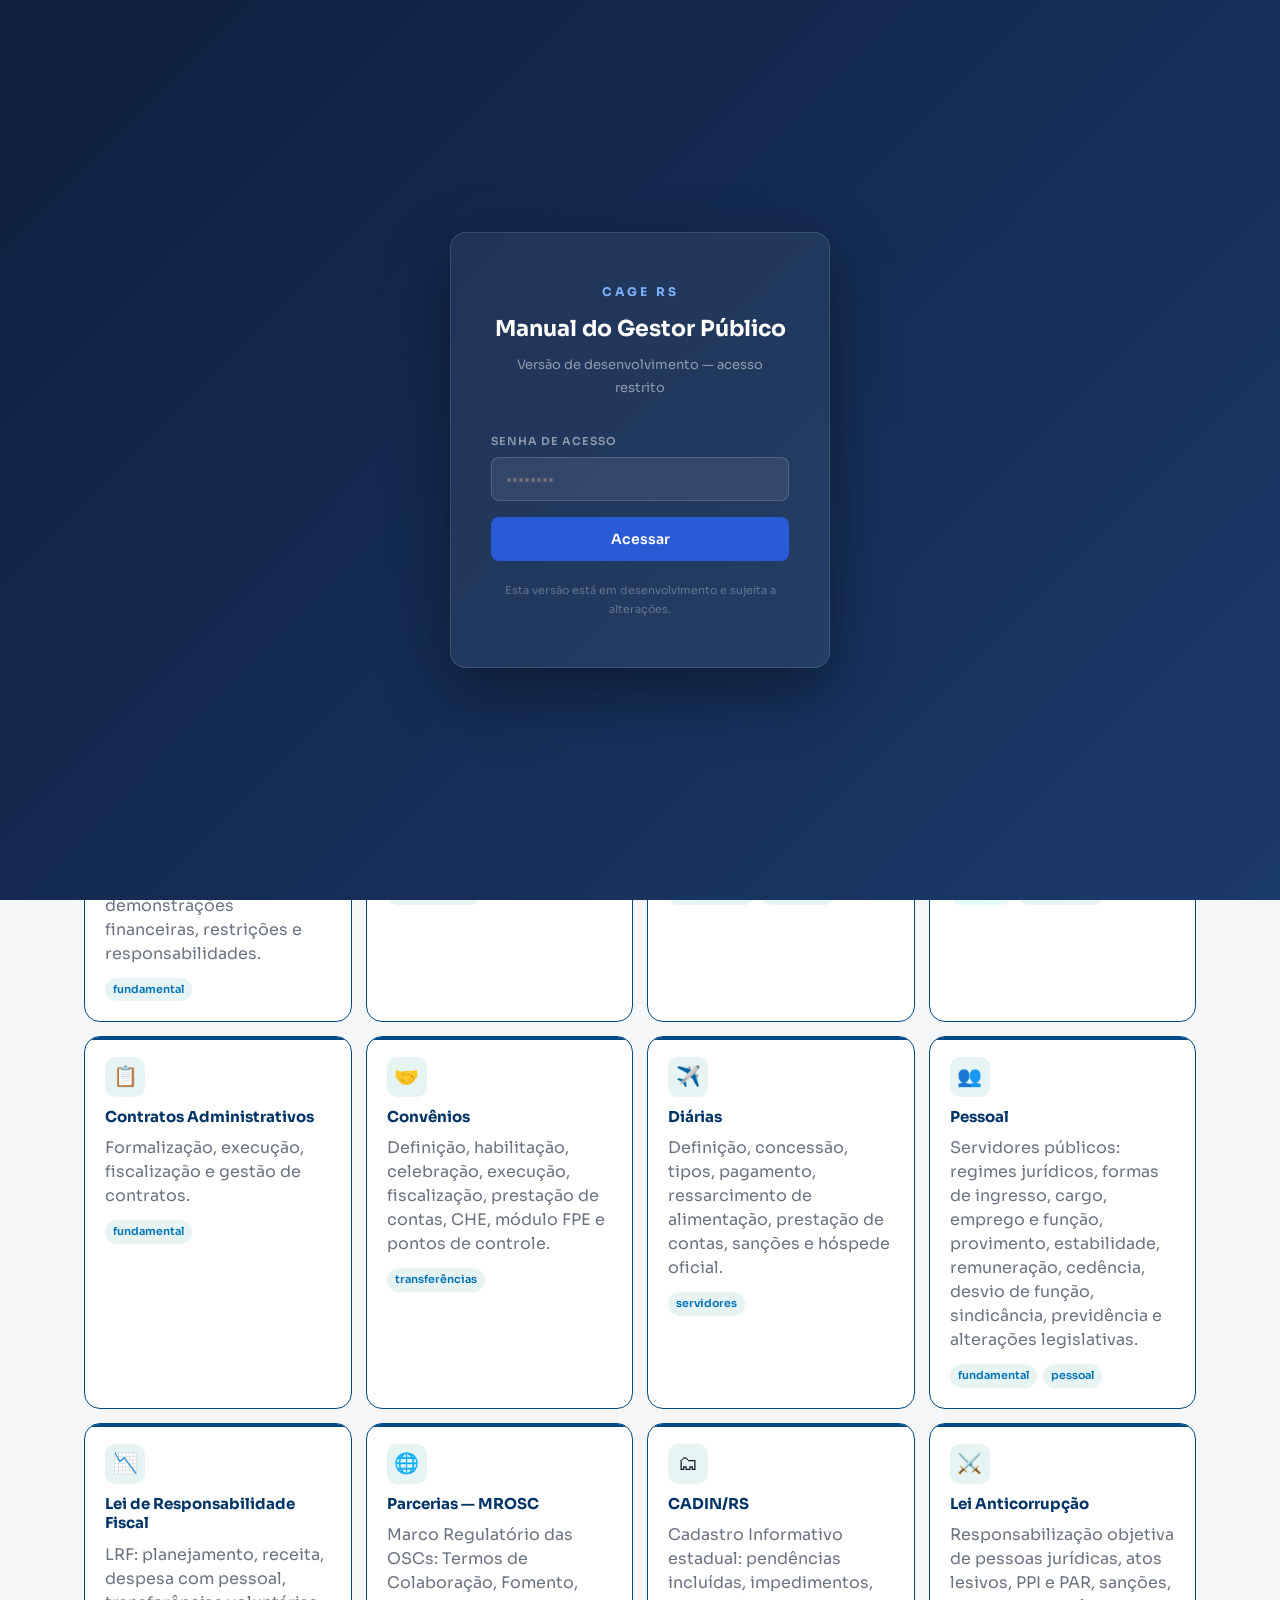
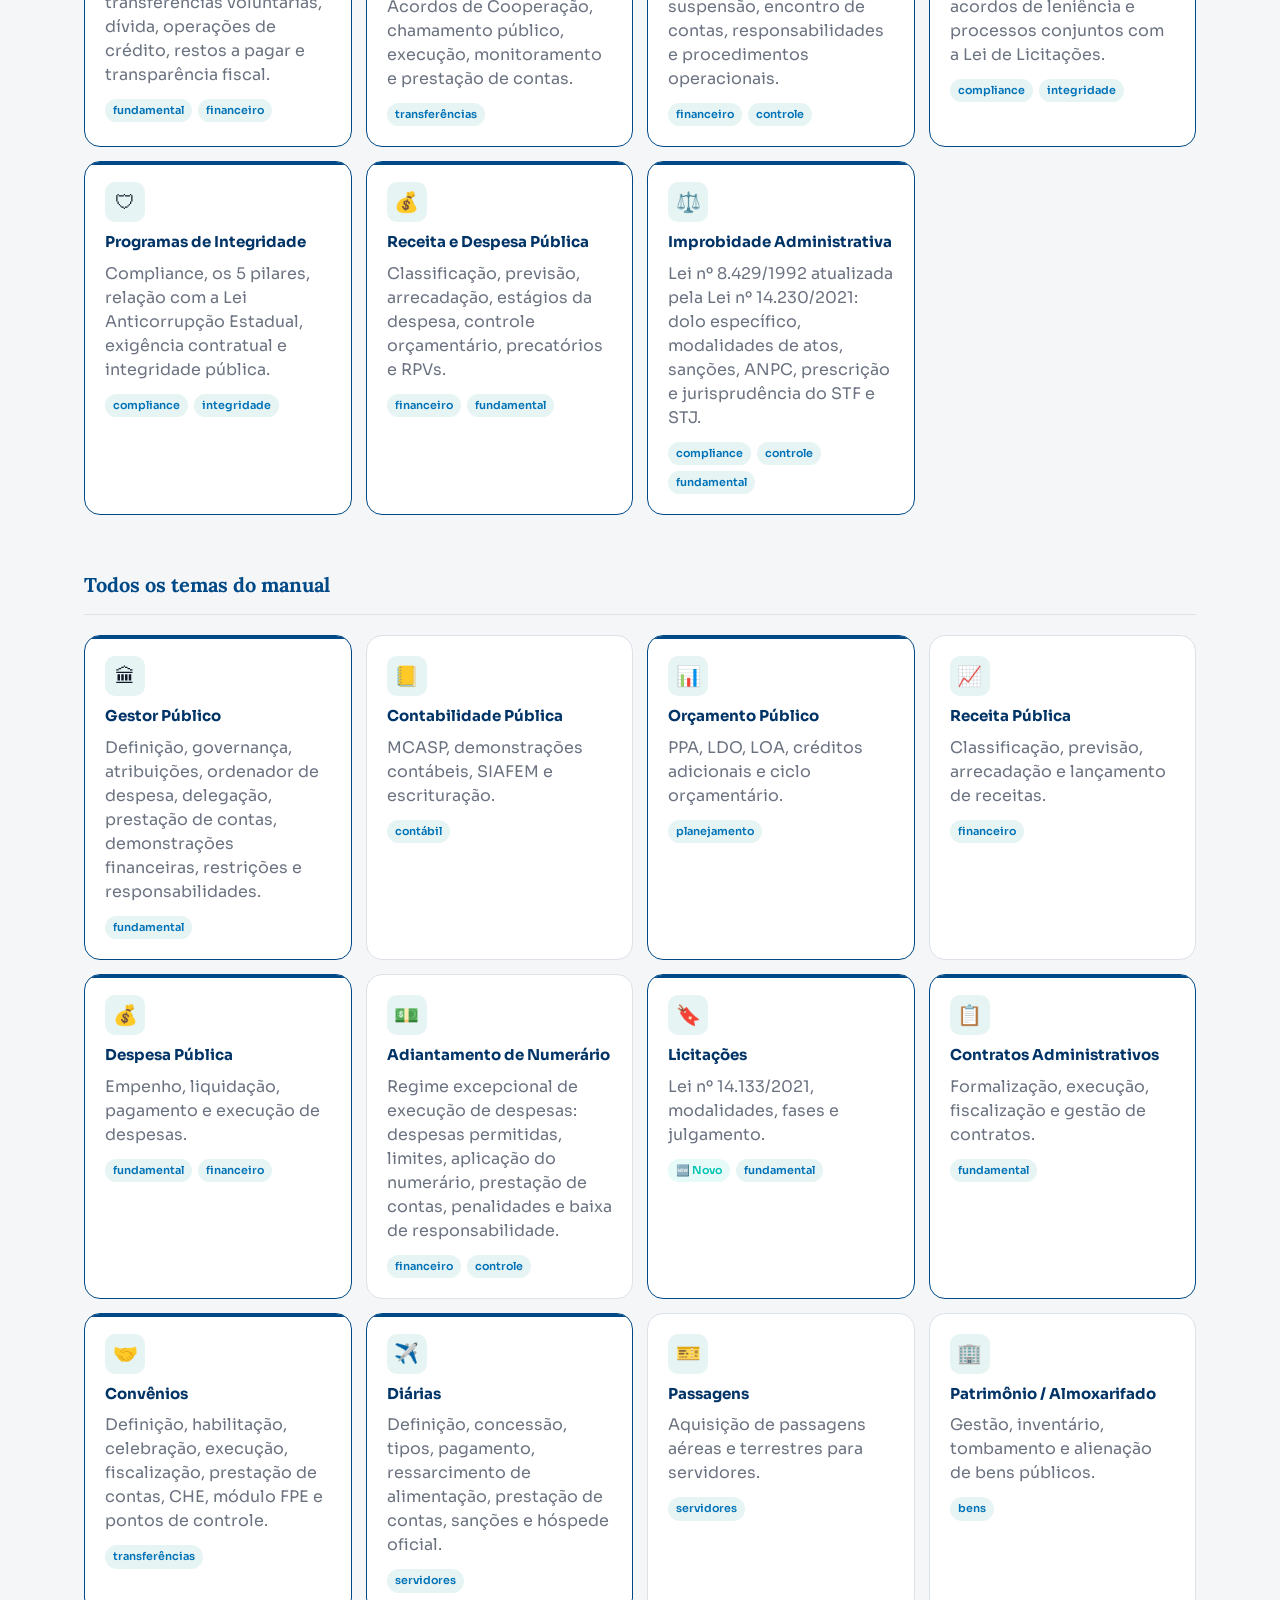
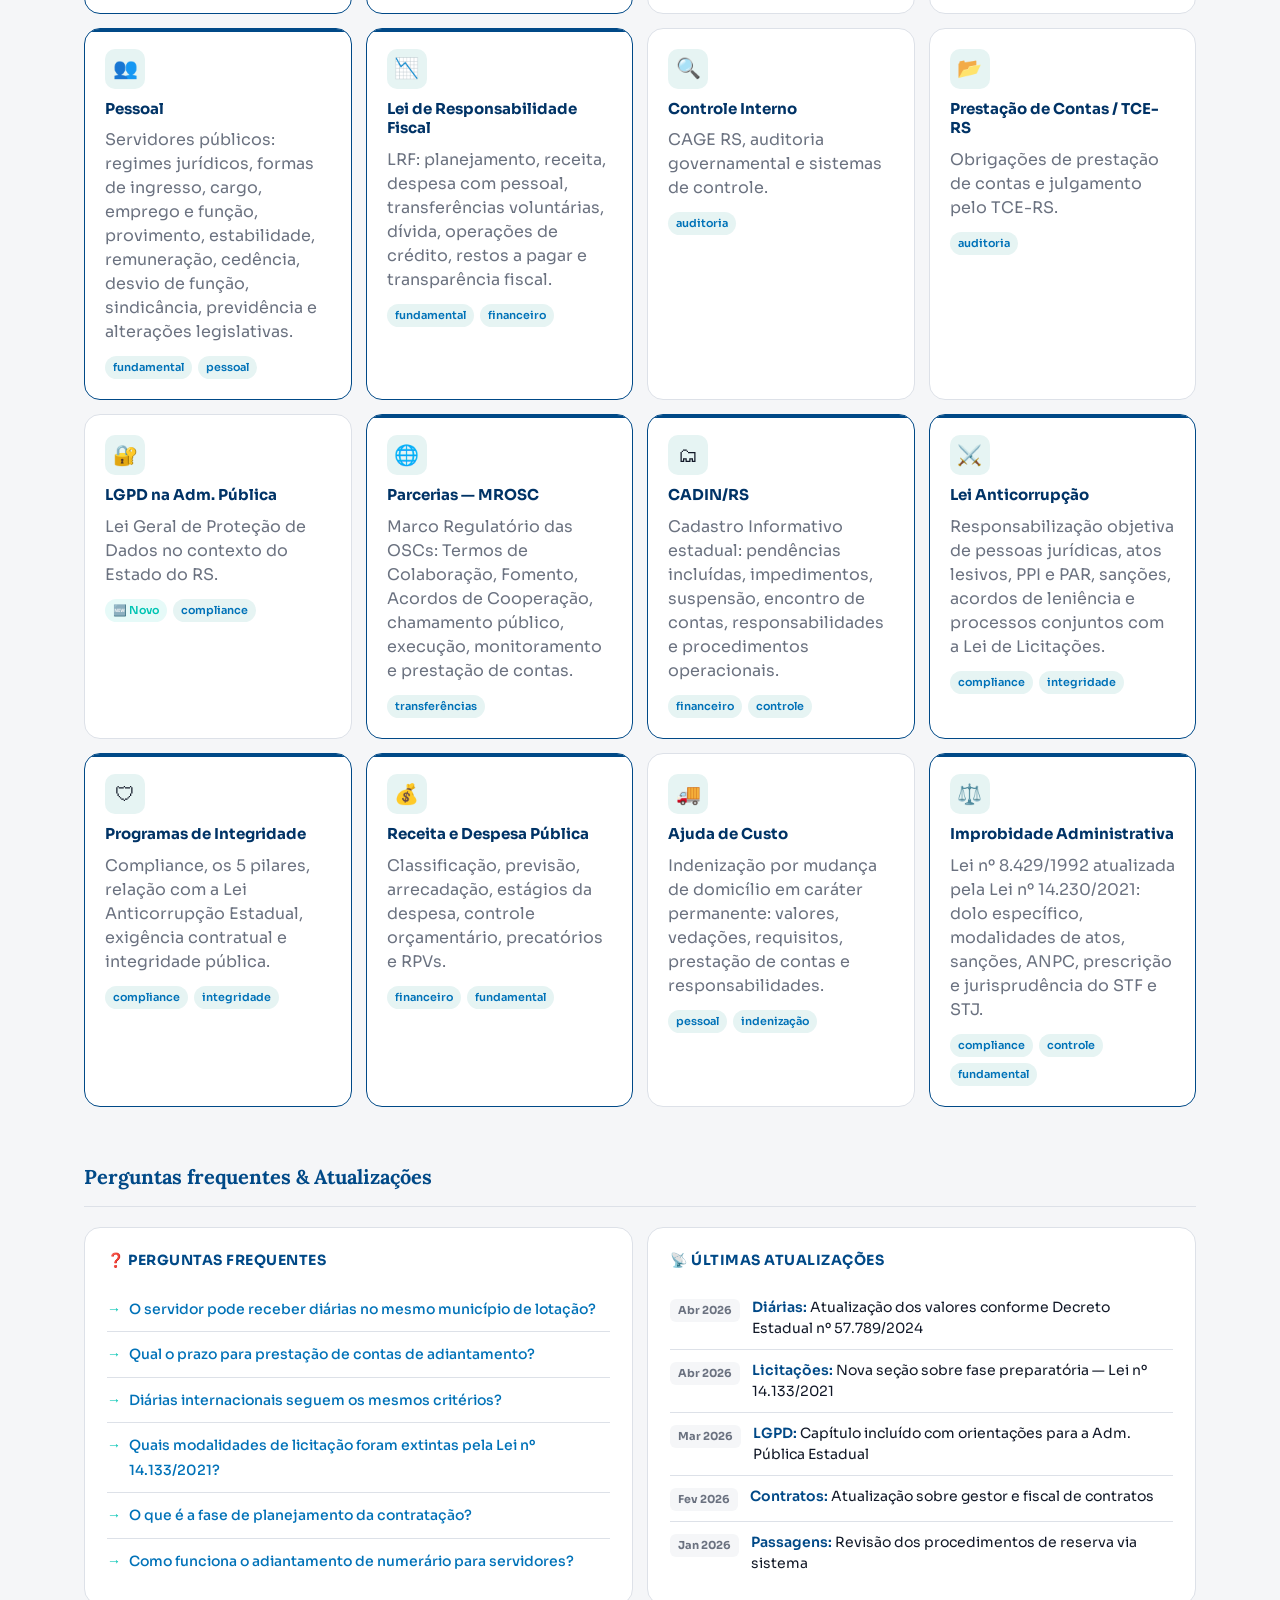
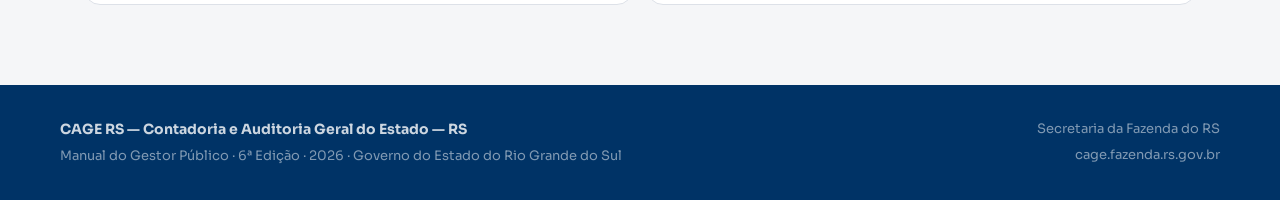
==== index.html @ 96b8d236 "Add files via upload" ====
<!DOCTYPE html>
<html lang="pt-BR">
<head>
  <meta charset="UTF-8">
  <meta name="viewport" content="width=device-width, initial-scale=1.0">
  <title>Manual do Gestor Público — CAGE RS</title>

  <!-- Fontes do Google: Sora (corpo) e Lora (títulos) -->
  <link rel="preconnect" href="https://fonts.googleapis.com">
  <link href="https://fonts.googleapis.com/css2?family=Sora:wght@300;400;500;600;700&family=Lora:wght@400;600;700&display=swap" rel="stylesheet">

  <!-- Estilos principais do site -->
  <link rel="stylesheet" href="style.css">

  <!--
    Estilos da tela de acesso restrito (fase de desenvolvimento)
    REMOVER este bloco quando o site for publicado para o público geral
  -->
  <style>
    #acesso-screen {
      position: fixed; inset: 0; z-index: 9999;
      background: linear-gradient(135deg, #0f1f3d 0%, #1a3a6b 100%);
      display: flex; align-items: center; justify-content: center;
      font-family: 'Sora', sans-serif;
    }
    .acesso-box {
      background: rgba(255,255,255,.06); border: 1px solid rgba(255,255,255,.12);
      border-radius: 16px; padding: 48px 40px; width: 380px;
      box-shadow: 0 24px 64px rgba(0,0,0,.4); text-align: center;
    }
    .acesso-logo { font-size: 12px; font-weight: 700; color: #7eb3ff; letter-spacing: 3px; margin-bottom: 8px; }
    .acesso-titulo { font-size: 22px; font-weight: 700; color: #fff; margin-bottom: 6px; }
    .acesso-sub { font-size: 13px; color: rgba(255,255,255,.5); margin-bottom: 32px; }
    .acesso-label { font-size: 11px; font-weight: 600; color: rgba(255,255,255,.5); text-transform: uppercase; letter-spacing: 1px; text-align: left; margin-bottom: 6px; }
    .acesso-input {
      width: 100%; padding: 12px 14px; background: rgba(255,255,255,.08);
      border: 1px solid rgba(255,255,255,.15); border-radius: 8px;
      color: #fff; font-family: 'Sora', sans-serif; font-size: 14px;
      margin-bottom: 16px; box-sizing: border-box; transition: border-color .2s;
    }
    .acesso-input:focus { outline: none; border-color: #7eb3ff; }
    .acesso-btn {
      width: 100%; padding: 13px; background: #2a5bd7; border: none;
      border-radius: 8px; color: #fff; font-family: 'Sora', sans-serif;
      font-size: 14px; font-weight: 600; cursor: pointer; transition: opacity .2s;
    }
    .acesso-btn:hover { opacity: .85; }
    .acesso-err { color: #ff7eb3; font-size: 12px; margin-top: 10px; display: none; }
    .acesso-aviso { font-size: 11px; color: rgba(255,255,255,.3); margin-top: 20px; }
  </style>
</head>
<body>

<!-- ================================================================
  TELA DE ACESSO RESTRITO (fase de desenvolvimento)
  Exige senha antes de mostrar o site.
  REMOVER este bloco inteiro quando publicar para o público geral.
  Senha atual: definida na constante SENHA abaixo.
  ================================================================ -->
<div id="acesso-screen">
  <div class="acesso-box">
    <div class="acesso-logo">CAGE RS</div>
    <div class="acesso-titulo">Manual do Gestor Público</div>
    <div class="acesso-sub">Versão de desenvolvimento — acesso restrito</div>
    <div class="acesso-label">Senha de acesso</div>
    <input class="acesso-input" type="password" id="acesso-senha" placeholder="••••••••" aria-label="Senha de acesso">
    <button class="acesso-btn" onclick="verificarAcesso()">Acessar</button>
    <div class="acesso-err" id="acesso-err">Senha incorreta. Tente novamente.</div>
    <div class="acesso-aviso">Esta versão está em desenvolvimento e sujeita a alterações.</div>
  </div>
</div>

<script>
(function() {
  const SENHA = 'novomgpcage2026'; /* Alterar aqui para mudar a senha de acesso */
  const CHAVE = 'mgp-acesso-v1';  /* Chave usada no sessionStorage do navegador */

  function verificarAcesso() {
    const input = document.getElementById('acesso-senha').value;
    if (input === SENHA) {
      sessionStorage.setItem(CHAVE, '1');
      document.getElementById('acesso-screen').style.display = 'none';
    } else {
      document.getElementById('acesso-err').style.display = 'block';
      document.getElementById('acesso-senha').value = '';
      document.getElementById('acesso-senha').focus();
    }
  }

  window.verificarAcesso = verificarAcesso;

  /* Permitir Enter para submeter */
  document.addEventListener('keydown', function(e) {
    if (e.key === 'Enter' && document.getElementById('acesso-screen').style.display !== 'none') {
      verificarAcesso();
    }
  });

  /* Se já autenticou nesta sessão do navegador, pula a tela */
  if (sessionStorage.getItem(CHAVE)) {
    document.getElementById('acesso-screen').style.display = 'none';
  }
})();
</script>


<!-- ================================================================
  BARRA DE ACESSIBILIDADE
  Fixada no topo, acima do header.
  Botões A− / A / A+ ajustam o tamanho da fonte (via app.js → ajustarFonte).
  "Alto contraste" adiciona a classe .hi-c ao body (via app.js → alternarAltoContraste).
  ================================================================ -->
<div id="barra-acess">
  <span id="label-ac">Acessibilidade</span>
  <button class="btn-ac" onclick="setF(-1)">A−</button>
  <button class="btn-ac" onclick="setF(0)">A</button>
  <button class="btn-ac" onclick="setF(1)">A+</button>
  <button class="btn-ac" id="btn-hc" onclick="toggleHC()">Alto contraste</button>
</div>


<!-- ================================================================
  CABEÇALHO PRINCIPAL
  Sticky (fica fixo ao rolar).
  Logo + sigla preenchidos pelo app.js (inicializarInterface).
  Campo de busca chama buscar() ao digitar ou pressionar Enter.
  Menu de navegação (#h-nav) montado dinamicamente pelo app.js.
  ================================================================ -->
<header>
  <div class="h-marca">
    <!-- Botão de menu para dispositivos móveis (escondido em telas grandes) -->
    <button id="btn-mob" onclick="goHome()">☰</button>
    <!-- Sigla e nome preenchidos pelo app.js -->
    <div class="h-sigla" id="h-sigla"></div>
    <div class="h-sep"></div>
    <div class="h-nome">
      <strong id="h-titulo"></strong>
      <span id="h-sub"></span>
    </div>
  </div>
  <!-- Campo de busca global -->
  <div class="h-busca">
    <svg width="16" height="16" fill="none" stroke="currentColor" stroke-width="2" viewBox="0 0 24 24">
      <circle cx="11" cy="11" r="8"/><path d="m21 21-4.35-4.35"/>
    </svg>
    <input type="text" id="h-inp"
      placeholder="Buscar no manual…"
      aria-label="Buscar no manual"
      oninput="buscar(this.value)"
      onkeydown="if(event.key==='Enter') buscar(this.value)">
  </div>
  <!-- Links de navegação — montados pelo app.js (inicializarInterface) -->
  <nav class="h-nav" id="h-nav"></nav>
</header>


<!-- ================================================================
  PÁGINA: HOME  (#pg-home)
  Página inicial com hero, cards de temas, FAQ e atualizações.
  Conteúdo dinâmico preenchido pelo app.js (inicializarInterface).
  ================================================================ -->
<div id="pg-home" class="page on">

  <!-- Hero — seção de destaque com busca principal -->
  <section class="hero">
    <div class="hero-inner">
      <div class="hero-badge">⭐ <span id="hero-edicao"></span></div>
      <h1 id="hero-titulo">Manual do Gestor Público</h1>
      <p id="hero-sub"></p>
      <div class="hero-busca">
        <input type="text" id="hero-inp"
          placeholder="Ex: diárias, licitação, adiantamento…"
          aria-label="Buscar temas do manual"
          onkeydown="if(event.key==='Enter') buscar(this.value)">
        <button onclick="buscar(document.getElementById('hero-inp').value)">Buscar</button>
      </div>
      <!-- Estatísticas (nº de temas, última atualização) — preenchidas pelo app.js -->
      <div class="hero-stats" id="hero-stats"></div>
    </div>
  </section>

  <!-- Conteúdo da home -->
  <div class="hw">

    <!-- Grade de temas em destaque (marcados como destaque no conteudo.json) -->
    <div class="sec-head">
      <h2>Temas mais acessados</h2>
      <a href="#" onclick="document.getElementById('ancora-temas').scrollIntoView({behavior:'smooth'})">Ver todos →</a>
    </div>
    <div class="tgrid" id="grid-dest"></div>

    <!-- Grade com todos os temas -->
    <div class="sec-head" id="ancora-temas">
      <h2>Todos os temas do manual</h2>
    </div>
    <div class="tgrid" id="grid-todos"></div>

    <!-- FAQ e atualizações lado a lado -->
    <div class="sec-head">
      <h2>Perguntas frequentes &amp; Atualizações</h2>
    </div>
    <div class="dgrid">
      <div class="dbox">
        <h3>❓ Perguntas frequentes</h3>
        <!-- Lista preenchida pelo app.js (montarFaqHome) -->
        <ul class="fq-home" id="faq-home"></ul>
      </div>
      <div class="dbox">
        <h3>📡 Últimas atualizações</h3>
        <!-- Lista preenchida pelo app.js (montarAtualizacoesHome) -->
        <div class="atu-l" id="atu-home"></div>
      </div>
    </div>

  </div>
</div>


<!-- ================================================================
  PÁGINA: RESULTADOS DE BUSCA  (#pg-busca)
  Exibida quando o usuário pesquisa algo.
  Conteúdo preenchido pelo app.js (buscar).
  ================================================================ -->
<div id="pg-busca" class="page">
  <div id="pg-busca-wrap">
    <div class="bc">
      <a href="#pg-home" onclick="goHome()">Início</a>
      <span>›</span>
      <span>Busca</span>
    </div>
    <h2 style="font-family:var(--f-titulo);color:var(--azul);font-size:22px;margin-bottom:6px;">
      Resultados da busca
    </h2>
    <!-- Texto "X resultado(s) para Y" — preenchido pelo app.js -->
    <p id="busca-info" style="color:var(--cinza-suav);font-size:14px;margin-bottom:20px;"></p>
    <!-- Cards de resultado — preenchidos pelo app.js -->
    <div id="busca-lista"></div>
  </div>
</div>


<!-- ================================================================
  PÁGINA: TEMA INTERNO  (#pg-interna)
  Exibida ao clicar em qualquer tema.
  Todo o conteúdo é gerado dinamicamente pelo app.js (abrirTema).
  ================================================================ -->
<div id="pg-interna" class="page">

  <!-- Hero azul com título, breadcrumb e badges -->
  <div class="pg-hero">
    <div class="pg-hi">
      <!-- Breadcrumb: Início › Temas › Nome do tema -->
      <div class="bc">
        <a href="#" onclick="goHome()">Início</a><span>›</span>
        <a href="#" onclick="goHome()">Temas</a><span>›</span>
        <span id="bc-tema" style="color:rgba(255,255,255,.85)"></span>
      </div>
      <!-- Ícone + título + badges (atualizado, novo) -->
      <div class="pg-meta">
        <div class="pg-ic" id="pg-ic"></div>
        <div>
          <h1 id="pg-titulo">Tema do Manual</h1>
          <div class="pg-mr" id="pg-badges"></div>
        </div>
      </div>
      <!-- Resumo do tema -->
      <p class="pg-sub" id="pg-resumo"></p>
      <!-- Responsável pela atualização -->
      <div style="margin-top:12px;font-size:12px;color:rgba(255,255,255,.4);" id="pg-resp"></div>
    </div>
  </div>

  <!-- Layout de duas colunas: sidebar + conteúdo -->
  <div class="pg-lay">

    <!-- Sidebar lateral com sumário, chips de legislação e botão PDF -->
    <aside class="pg-side">
      <span class="ps-lbl">Neste tema</span>
      <!-- Sumário de seções — preenchido pelo app.js (montarNavLateral) -->
      <ul class="pg-nav" id="pg-nav"></ul>
      <!-- Chips das principais normas — preenchidos pelo app.js (abrirTema) -->
      <div class="side-leg" id="side-leg"></div>
      <!-- Botão para exportar o tema em PDF -->
      <button class="btn-pdf" onclick="imprimirTema()">
        <svg width="14" height="14" viewBox="0 0 24 24" fill="none" stroke="currentColor" stroke-width="2.5" stroke-linecap="round" stroke-linejoin="round">
          <path d="M6 9V2h12v7"/><path d="M6 18H4a2 2 0 0 1-2-2v-5a2 2 0 0 1 2-2h16a2 2 0 0 1 2 2v5a2 2 0 0 1-2 2h-2"/><rect x="6" y="14" width="12" height="8" rx="1"/>
        </svg>
        Exportar PDF
      </button>
    </aside>

    <!-- Área principal de conteúdo — preenchida pelo app.js (montarConteudoTema) -->
    <main class="pg-cont" id="pg-cont"></main>

  </div>
</div>


<!-- ================================================================
  PÁGINA: TODOS OS TEMAS  (#pg-temas)
  Lista completa de temas com filtros por texto e por categoria.
  Lista gerada pelo app.js (renderizarListaTemas).
  ================================================================ -->
<div id="pg-temas" class="page">
  <div class="pt-hero">
    <div style="max-width:960px;margin:0 auto">
      <h1>Todos os Temas</h1>
      <p>Manual do Gestor Público · CAGE RS · 6ª edição 2026</p>
      <!-- Campo de busca por texto -->
      <input type="text" id="pt-inp"
        placeholder="Filtrar temas…"
        aria-label="Filtrar temas"
        style="width:100%;max-width:420px;padding:10px 16px;border-radius:var(--r-md);border:none;font-size:14px;color:var(--azul-esc);outline:none"
        oninput="filtrarTemas(this.value)">
      <!-- Chips de filtro por categoria — gerados pelo app.js (montarFiltrosTemas) -->
      <div class="pt-filtros" id="pt-filtros"></div>
    </div>
  </div>
  <!-- Lista de temas agrupada por categoria — gerada pelo app.js -->
  <div class="pt-body">
    <div id="pt-lista-wrap"></div>
  </div>
</div>


<!-- ================================================================
  PÁGINA: ENTRE EM CONTATO  (#pg-contato)
  Página com informações sobre o portal e-CAGE de atendimento virtual.
  ================================================================ -->
<div id="pg-contato" class="page">
  <div class="pl-hero">
    <h1>Entre em Contato</h1>
    <p>Tire suas dúvidas e envie demandas à CAGE RS pelo portal de atendimento virtual</p>
  </div>
  <div class="pl-body">
    <div class="pl-card">
      <div class="pl-sub">Canal oficial de atendimento</div>
      <h2>e-CAGE — Atendimento CAGE Virtual</h2>
      <p>
        O <strong>e-CAGE</strong> é a plataforma digital oficial da Contadoria e Auditoria-Geral
        do Estado para centralizar, organizar e gerenciar as demandas direcionadas à CAGE RS.
        Por meio do portal, gestores e servidores públicos podem registrar dúvidas, solicitações
        e consultas de forma organizada e rastreável.
      </p>
      <p>
        Caso você tenha lido o Manual do Gestor Público e ainda tenha dúvidas sobre algum tema,
        o e-CAGE é o canal indicado para obter orientação direta da equipe técnica da CAGE.
      </p>

      <div class="pl-features">
        <div class="pl-feat">
          <div class="pl-feat-ic">📋</div>
          <div class="pl-feat-t">Registro de demandas</div>
          <div class="pl-feat-d">Registre sua solicitação e acompanhe o andamento diretamente pelo portal</div>
        </div>
        <div class="pl-feat">
          <div class="pl-feat-ic">🔍</div>
          <div class="pl-feat-t">Consultas técnicas</div>
          <div class="pl-feat-d">Envie dúvidas sobre contabilidade, auditoria, licitações, contratos e demais temas da gestão pública</div>
        </div>
        <div class="pl-feat">
          <div class="pl-feat-ic">📡</div>
          <div class="pl-feat-t">Atendimento centralizado</div>
          <div class="pl-feat-d">Todas as demandas são organizadas e direcionadas à divisão competente da CAGE</div>
        </div>
        <div class="pl-feat">
          <div class="pl-feat-ic">✅</div>
          <div class="pl-feat-t">Rastreabilidade</div>
          <div class="pl-feat-d">Acompanhe o histórico e o status de cada solicitação realizada</div>
        </div>
      </div>

      <a href="https://atendimentocage.sefaz.rs.gov.br/" target="_blank" rel="noopener" class="pl-cta">
        <svg width="18" height="18" viewBox="0 0 24 24" fill="none" stroke="currentColor" stroke-width="2.5" stroke-linecap="round" stroke-linejoin="round">
          <path d="M21 15a2 2 0 0 1-2 2H7l-4 4V5a2 2 0 0 1 2-2h14a2 2 0 0 1 2 2z"/>
        </svg>
        Acessar o e-CAGE — Atendimento Virtual
      </a>

      <div class="pl-aviso">
        <span class="pl-aviso-ic">ℹ️</span>
        <span>O e-CAGE é destinado a gestores e servidores públicos estaduais. Para dúvidas gerais sobre o Manual, consulte primeiro os temas disponíveis neste site — a maioria das perguntas frequentes já está respondida no conteúdo.</span>
      </div>
    </div>
  </div>
</div>


<!-- ================================================================
  PÁGINA: LEGISLAÇÃO  (#pg-leg)
  Página estática com informações sobre o Portal SINCAGE.
  ================================================================ -->
<div id="pg-leg" class="page">
  <div class="pl-hero">
    <h1>Legislação</h1>
    <p>Consulte as normas, orientações e jurisprudências que fundamentam a gestão pública no Estado do RS</p>
  </div>
  <div class="pl-body">
    <div class="pl-card">
      <div class="pl-sub">Ferramenta oficial recomendada</div>
      <h2>Portal de Legislação e Jurisprudência</h2>
      <p>
        Para consulta de legislação estadual, a CAGE recomenda o uso do
        <strong>Portal de Legislação e Jurisprudência — SINCAGE</strong>,
        mantido pela Contadoria e Auditoria-Geral do Estado. O portal é atualizado
        continuamente conforme as publicações do
        <strong>Diário Oficial do Estado do Rio Grande do Sul</strong>,
        garantindo que você sempre acesse a versão vigente das normas.
      </p>
      <p>
        Além de leis, decretos e instruções normativas, o SINCAGE reúne informações
        e orientações oficiais produzidas por diferentes órgãos, o que facilita a
        pesquisa integrada sobre os mais diversos assuntos da administração pública estadual.
      </p>
      <div class="pl-features">
        <div class="pl-feat">
          <div class="pl-feat-ic">📋</div>
          <div class="pl-feat-t">Orientações da CAGE</div>
          <div class="pl-feat-d">Instruções normativas, circulares, informações técnicas e comunicados orientativos da Contadoria e Auditoria-Geral do Estado</div>
        </div>
        <div class="pl-feat">
          <div class="pl-feat-ic">⚖️</div>
          <div class="pl-feat-t">Tribunal Administrativo de Recursos Fiscais</div>
          <div class="pl-feat-d">Acórdãos e decisões do TARF sobre matérias tributárias e fiscais do Estado</div>
        </div>
        <div class="pl-feat">
          <div class="pl-feat-ic">🏦</div>
          <div class="pl-feat-t">Tesouro do Estado</div>
          <div class="pl-feat-d">Normas, instruções e orientações da Subsecretaria do Tesouro sobre execução financeira e orçamentária</div>
        </div>
        <div class="pl-feat">
          <div class="pl-feat-ic">🗂️</div>
          <div class="pl-feat-t">Legislação atualizada</div>
          <div class="pl-feat-d">Base normativa atualizada conforme o Diário Oficial — leis, decretos, portarias e resoluções vigentes</div>
        </div>
      </div>
      <a href="https://sincage.sefaz.rs.gov.br/home" target="_blank" rel="noopener" class="pl-cta">
        <svg width="18" height="18" viewBox="0 0 24 24" fill="none" stroke="currentColor" stroke-width="2.5" stroke-linecap="round" stroke-linejoin="round">
          <circle cx="12" cy="12" r="10"/><path d="M2 12h20M12 2a15.3 15.3 0 0 1 4 10 15.3 15.3 0 0 1-4 10 15.3 15.3 0 0 1-4-10 15.3 15.3 0 0 1 4-10z"/>
        </svg>
        Acessar o Portal de Legislação e Jurisprudência
      </a>
      <div class="pl-aviso">
        <span class="pl-aviso-ic">ℹ️</span>
        <span>Os links de legislação presentes nos temas deste Manual apontam diretamente para o SINCAGE. Ao clicar em qualquer norma, você será direcionado para a versão oficial e atualizada no portal.</span>
      </div>
    </div>
  </div>
</div>


<!-- ================================================================
  PÁGINA: SOBRE A CAGE  (#pg-cage)
  Página estática com missão, macrofunções, histórico,
  estrutura organizacional, portais e contato.
  ================================================================ -->
<div id="pg-cage" class="page">

  <!-- Hero com missão e estatísticas -->
  <div class="pc-hero">
    <div class="pc-hero-inner">
      <div>
        <h1>Contadoria e Auditoria-Geral do Estado</h1>
        <p class="pc-missao">Promover a boa governança dos recursos públicos em prol do bem-estar da sociedade gaúcha, por meio da fiscalização e da orientação aos gestores e servidores públicos estaduais.</p>
        <div class="pc-stats">
          <div class="pc-stat">
            <div class="pc-stat-n">14</div>
            <div class="pc-stat-l">Seccionais — Controle e Orientação</div>
          </div>
          <div class="pc-stat">
            <div class="pc-stat-n">7</div>
            <div class="pc-stat-l">Setoriais — Auditoria</div>
          </div>
          <div class="pc-stat">
            <div class="pc-stat-n">1948</div>
            <div class="pc-stat-l">Ano de fundação</div>
          </div>
        </div>
      </div>
      <div class="pc-badge">
        <div class="pc-badge-t">Órgão Central do</div>
        <div class="pc-badge-v">Sistema de Controle<br>Interno do RS</div>
      </div>
    </div>
  </div>

  <div class="pc-body">

    <!-- Macrofunções institucionais -->
    <div class="pc-section">
      <div class="pc-section-titulo">Macrofunções institucionais</div>
      <div class="pc-macro">
        <div class="pc-m">
          <div class="pc-m-ic">📊</div>
          <div class="pc-m-t">Contabilidade</div>
          <div class="pc-m-d">Qualificação da informação contábil, elaboração de demonstrações e normatização dos registros contábeis estaduais</div>
        </div>
        <div class="pc-m">
          <div class="pc-m-ic">🔍</div>
          <div class="pc-m-t">Auditoria</div>
          <div class="pc-m-d">Auditorias e fiscalizações em órgãos e entidades dos três Poderes, controle prévio, concomitante e posterior</div>
        </div>
        <div class="pc-m">
          <div class="pc-m-ic">🎯</div>
          <div class="pc-m-t">Controladoria</div>
          <div class="pc-m-d">Orientação, normatização e controle da execução orçamentária, financeira e patrimonial da Administração Pública Estadual</div>
        </div>
        <div class="pc-m">
          <div class="pc-m-ic">🛡️</div>
          <div class="pc-m-t">Integridade</div>
          <div class="pc-m-d">Promoção da integridade pública, combate à corrupção, avaliação de Programas de Integridade e aplicação da Lei Anticorrupção</div>
        </div>
      </div>
    </div>

    <!-- Linha do tempo histórico -->
    <div class="pc-section">
      <div class="pc-section-titulo">Histórico</div>
      <div class="pc-hist">
        <div class="pc-hitem">
          <div class="pc-hano">1948</div>
          <div class="pc-htxt">Criação da <strong>Contadoria-Geral do Estado</strong> pela Lei nº 521, de 28 de dezembro, com a missão de conferir maior agilidade e confiabilidade às informações contábeis, uniformizando procedimentos e harmonizando a atuação dos órgãos estaduais.</div>
        </div>
        <div class="pc-hitem">
          <div class="pc-hano">1970</div>
          <div class="pc-htxt">O Decreto nº 20.193 estabeleceu o <strong>Sistema de Contabilidade e Auditoria do Estado do Rio Grande do Sul</strong>, tendo como órgão central a Contadoria e Auditoria-Geral do Estado. Marcou a mudança de denominação do Órgão e institucionalizou a função de auditoria.</div>
        </div>
        <div class="pc-hitem">
          <div class="pc-hano">1989</div>
          <div class="pc-htxt">A <strong>Constituição Estadual</strong>, promulgada em 3 de outubro, estabeleceu em seu art. 76 o sistema de controle interno do Estado, atribuindo à CAGE a figura de órgão central com delegações junto às unidades dos três Poderes estaduais.</div>
        </div>
        <div class="pc-hitem">
          <div class="pc-hano">2010</div>
          <div class="pc-htxt">Publicação da <strong>Lei Complementar Estadual nº 13.451</strong>, a Lei Orgânica da CAGE. Estabeleceu as funções institucionais, disciplinou o regime jurídico da carreira de Auditor do Estado e consolidou a CAGE como único órgão de controle interno do País com atuação permanente em todos os Poderes.</div>
        </div>
      </div>
    </div>

    <!-- Estrutura organizacional — atualizada em maio/2026 -->
    <div class="pc-section">
      <div class="pc-section-titulo">Estrutura organizacional</div>
      <div class="pc-divs">
        <div class="pc-div">
          <span class="pc-div-tag">Gabinete</span>
          <div class="pc-div-t">Gabinete</div>
          <div class="pc-div-d">Direção superior da CAGE. É composto pela Coordenação de Gabinete, Coordenação de Gestão Estratégica, Coordenação de Orientação e Normatização (CON — responsável por emitir orientações, elaborar normativos e manuais e gerenciar o Portal de Legislação), Coordenação-Geral das Unidades de Controle Interno e Assessoria de Comunicação.</div>
        </div>
        <div class="pc-div">
          <span class="pc-div-tag">Conselho Superior</span>
          <div class="pc-div-t">Conselho Superior</div>
          <div class="pc-div-d">Função normativa, deliberativa e de orientação interna. Pronuncia-se sobre desempenho de Auditores em estágio probatório, exercício externo e alterações na estrutura do Órgão.</div>
        </div>
        <div class="pc-div">
          <span class="pc-div-tag">DCO</span>
          <div class="pc-div-t">Divisão de Controle e Orientação</div>
          <div class="pc-div-d">Por meio das seccionais, examina licitações, contratos, convênios e parcerias; presta orientação aos gestores; procede aos registros contábeis da Administração Direta e Indireta.</div>
        </div>
        <div class="pc-div">
          <span class="pc-div-tag">DAUD</span>
          <div class="pc-div-t">Divisão de Auditoria</div>
          <div class="pc-div-d">Realiza auditorias e fiscalizações em órgãos e entidades da Administração Direta e Indireta, emitindo pareceres sobre as contas dos gestores.</div>
        </div>
        <div class="pc-div">
          <span class="pc-div-tag">DIR</span>
          <div class="pc-div-t">Divisão de Integridade e Responsabilização</div>
          <div class="pc-div-d">Coordena a atuação da CAGE na Lei Anticorrupção, avalia Programas de Integridade e conduz processos de responsabilização de pessoas jurídicas.</div>
        </div>
        <div class="pc-div">
          <span class="pc-div-tag">DIE</span>
          <div class="pc-div-t">Divisão de Informações Estratégicas</div>
          <div class="pc-div-d">Desenvolve o CUSTOS/RS e o CAGE Gerencial; realiza cruzamentos, análises e mineração de dados para prevenção e combate à corrupção.</div>
        </div>
        <div class="pc-div">
          <span class="pc-div-tag">DCON</span>
          <div class="pc-div-t">Divisão de Contabilidade</div>
          <div class="pc-div-d">Elabora e publica informações contábeis e gerenciais, relatórios da LRF, Balanço Consolidado do Estado, Prestação de Contas do Governador e Plano de Contas.</div>
        </div>
        <div class="pc-div">
          <span class="pc-div-tag">DTTI</span>
          <div class="pc-div-t">Divisão de Transparência e Tecnologia da Informação</div>
          <div class="pc-div-d">Gerencia o Sistema FPE, o Portal Transparência RS e os sistemas de tecnologia da informação da CAGE.</div>
        </div>
      </div>
    </div>

    <!-- Portais e sistemas oficiais -->
    <div class="pc-section">
      <div class="pc-section-titulo">Portais e sistemas da CAGE</div>
      <div class="pc-links">
        <a href="https://cage.fazenda.rs.gov.br" target="_blank" rel="noopener" class="pc-link">
          <div class="pc-link-ic">🏛️</div>
          <div>
            <div class="pc-link-t">Site da CAGE</div>
            <div class="pc-link-d">cage.fazenda.rs.gov.br</div>
          </div>
        </a>
        <a href="https://sincage.sefaz.rs.gov.br/home" target="_blank" rel="noopener" class="pc-link">
          <div class="pc-link-ic">📋</div>
          <div>
            <div class="pc-link-t">Portal de Legislação e Jurisprudência</div>
            <div class="pc-link-d">SINCAGE</div>
          </div>
        </a>
        <a href="http://www.transparencia.rs.gov.br" target="_blank" rel="noopener" class="pc-link">
          <div class="pc-link-ic">📡</div>
          <div>
            <div class="pc-link-t">Portal Transparência RS</div>
            <div class="pc-link-d">transparencia.rs.gov.br</div>
          </div>
        </a>
      </div>
    </div>

    <!-- Informações de contato -->
    <div class="pc-section">
      <div class="pc-section-titulo">Contato</div>
      <div class="pc-contato">
        <div class="pc-contato-item">
          <div class="pc-contato-ic">📍</div>
          <div>
            <div class="pc-contato-t">Endereço</div>
            <div class="pc-contato-v">Av. Mauá, 1155, 4º andar, sala 404-A<br>Porto Alegre/RS — CEP 90.030-080</div>
          </div>
        </div>
        <div class="pc-contato-item">
          <div class="pc-contato-ic">📞</div>
          <div>
            <div class="pc-contato-t">Telefone</div>
            <div class="pc-contato-v">(51) 3214-5200</div>
          </div>
        </div>
        <div class="pc-contato-item">
          <div class="pc-contato-ic">✉️</div>
          <div>
            <div class="pc-contato-t">E-mail</div>
            <div class="pc-contato-v">cage@sefaz.rs.gov.br</div>
          </div>
        </div>
      </div>
    </div>

  </div>
</div>


<!-- ================================================================
  RODAPÉ
  Conteúdo preenchido pelo app.js (inicializarInterface).
  ================================================================ -->
<footer>
  <div class="fi">
    <div>
      <strong id="footer-titulo"></strong>
      <span id="footer-sub"></span>
    </div>
    <div style="text-align:right">
      <div>Secretaria da Fazenda do RS</div>
      <div style="margin-top:4px">
        <a href="https://cage.fazenda.rs.gov.br" style="color:rgba(255,255,255,.5)">
          cage.fazenda.rs.gov.br
        </a>
      </div>
    </div>
  </div>
</footer>


<!-- ================================================================
  SCRIPTS
  jsPDF: biblioteca para geração de PDF no navegador
  app.js: toda a lógica do site
  ================================================================ -->
<script src="libs/jspdf.umd.min.js"></script>
<script src="libs/purify.min.js"></script>
<script src="app.js"></script>

</body>
</html>
---- style.css ----
/* =================================================================
   style.css — Manual do Gestor Público · CAGE RS
   =================================================================
   Organização:
    1.  Reset e variáveis globais
    2.  Elementos base (body, links, botões)
    3.  Barra de acessibilidade
    4.  Cabeçalho (header)
    5.  Sistema de páginas (SPA)
    6.  Página Home — hero
    7.  Página Home — grade de cards de temas
    8.  Página Home — FAQ e atualizações
    9.  Página Interna de Tema — layout
   10.  Página Interna de Tema — blocos de conteúdo
   11.  Página Interna de Tema — checklist
   12.  Página Interna de Tema — FAQ accordion
   13.  Página Interna de Tema — legislação
   14.  Página Interna de Tema — temas relacionados
   15.  Página de Busca
   16.  Página de Temas (listagem completa)
   17.  Página de Legislação
   18.  Página Sobre a CAGE
   19.  Rodapé
   20.  Botão PDF e estilos de impressão
   21.  Responsividade (mobile)
   22.  Acessibilidade (alto contraste, tamanho de fonte)
   ================================================================= */


/* -----------------------------------------------------------------
   1. RESET E VARIÁVEIS GLOBAIS
   ----------------------------------------------------------------- */

*,
*::before,
*::after {
  box-sizing: border-box;
  margin: 0;
  padding: 0;
}

:root {
  /* Paleta de cores principal */
  --azul:          #004987;
  --azul-escuro:   #003366;
  --azul-medio:    #0072B8;
  --azul-claro:    #E6F4F3;
  --azul-borda:    #99DDD7;

  /* Cores de destaque e status */
  --verde:         #1B6E3F;
  --verde-claro:   #E8F4ED;
  --amarelo:       #C47A00;
  --amarelo-claro: #FFF8E6;
  --teal:          #00C4B3;
  --teal-claro:    #E6FAF8;

  /* Tons neutros */
  --cinza-fundo:   #F5F6F8;
  --cinza-borda:   #DDE1E8;
  --cinza-suave:   #6B7280;
  --cinza-medio:   #9CA3AF;
  --preto:         #111827;
  --branco:        #FFFFFF;

  /* Tipografia */
  --fonte-corpo:   'Sora', sans-serif;
  --fonte-titulo:  'Lora', serif;

  /* Bordas arredondadas */
  --borda-sm:  6px;
  --borda-md:  10px;
  --borda-lg:  16px;

  /* Sombras */
  --sombra-sm: 0 1px 4px rgba(0, 40, 80, .08);
  --sombra-md: 0 4px 16px rgba(0, 40, 80, .10);
  --sombra-lg: 0 8px 32px rgba(0, 40, 80, .13);

  /* Layout */
  --largura-sidebar: 260px;
  --altura-header:   70px;
  --altura-acess:    36px;
  --padding-pagina:  28px;
}

/* Aliases de compatibilidade com o HTML existente */
:root {
  --azul-esc:   var(--azul-escuro);
  --azul-med:   var(--azul-medio);
  --azul-cla:   var(--azul-claro);
  --azul-bord:  var(--azul-borda);
  --verde-cl:   var(--verde-claro);
  --amarelo-cl: var(--amarelo-claro);
  --laranja:    var(--teal);
  --laranja-cl: var(--teal-claro);
  --cinza-bg:   var(--cinza-fundo);
  --cinza-bord: var(--cinza-borda);
  --cinza-suav: var(--cinza-suave);
  --f-body:     var(--fonte-corpo);
  --f-titulo:   var(--fonte-titulo);
  --r-sm:       var(--borda-sm);
  --r-md:       var(--borda-md);
  --r-lg:       var(--borda-lg);
  --shadow-sm:  var(--sombra-sm);
  --shadow-md:  var(--sombra-md);
  --shadow-lg:  var(--sombra-lg);
  --sidebar-w:  var(--largura-sidebar);
  --header-h:   var(--altura-header);
  --acess-h:    var(--altura-acess);
  --hw-pad:     var(--padding-pagina);
  --fundo:      var(--cinza-fundo);
}

html {
  scroll-behavior: smooth;
}


/* -----------------------------------------------------------------
   2. ELEMENTOS BASE
   ----------------------------------------------------------------- */

body {
  font-family: var(--fonte-corpo);
  font-size: 1.0rem;
  line-height: 1.75;
  color: var(--preto);
  background: var(--cinza-fundo);
}

a {
  color: inherit;
  text-decoration: none;
}

button {
  cursor: pointer;
  font-family: var(--fonte-corpo);
}


/* -----------------------------------------------------------------
   3. BARRA DE ACESSIBILIDADE
   Faixa no topo com botões de ajuste de fonte e alto contraste
   ----------------------------------------------------------------- */

#barra-acess {
  background: var(--azul-escuro);
  height: var(--altura-acess);
  display: flex;
  align-items: center;
  justify-content: flex-end;
  gap: 6px;
  padding: 0 24px;
}

#label-ac {
  color: rgba(255, 255, 255, .45);
  font-size: 0.6875rem;
  margin-right: 6px;
  letter-spacing: .5px;
  text-transform: uppercase;
}

.btn-ac {
  background: transparent;
  border: 1px solid rgba(255, 255, 255, .25);
  color: rgba(255, 255, 255, .7);
  padding: 2px 10px;
  font-size: 0.75rem;
  border-radius: 4px;
  transition: all .2s;
  font-family: var(--fonte-corpo);
  font-weight: 500;
}

.btn-ac:hover,
.btn-ac.on {
  background: rgba(255, 255, 255, .15);
  color: #fff;
  border-color: rgba(255, 255, 255, .5);
}


/* -----------------------------------------------------------------
   4. CABEÇALHO
   Barra azul fixa com logo, busca e navegação principal
   ----------------------------------------------------------------- */

header {
  position: sticky;
  top: 0;
  z-index: 200;
  background: var(--azul);
  height: var(--altura-header);
  display: flex;
  align-items: center;
  padding: 0 28px;
  gap: 20px;
  border-bottom: 3px solid var(--teal);
  box-shadow: var(--sombra-md);
}

/* Logo / marca */
.h-marca {
  display: flex;
  align-items: center;
  gap: 12px;
  flex-shrink: 0;
}

.h-sigla {
  width: 44px;
  height: 44px;
  background: var(--teal);
  border-radius: var(--borda-sm);
  display: flex;
  align-items: center;
  justify-content: center;
  font-size: 0.8125rem;
  font-weight: 700;
  color: #fff;
  letter-spacing: .5px;
}

.h-nome {
  color: #fff;
}

.h-nome strong {
  display: block;
  font-size: 0.9375rem;
  font-weight: 700;
  font-family: var(--fonte-titulo);
  line-height: 1.2;
}

.h-nome span {
  font-size: 0.6875rem;
  color: rgba(255, 255, 255, .5);
}

.h-sep {
  width: 1px;
  height: 32px;
  background: rgba(255, 255, 255, .15);
  flex-shrink: 0;
}

/* Campo de busca no header */
.h-busca {
  flex: 1;
  display: flex;
  align-items: center;
  background: rgba(255, 255, 255, .12);
  border: 1px solid rgba(255, 255, 255, .2);
  border-radius: var(--borda-md);
  padding: 0 14px;
  gap: 10px;
  max-width: 480px;
  transition: background .2s;
}

.h-busca:focus-within {
  background: rgba(255, 255, 255, .2);
  border-color: rgba(255, 255, 255, .4);
}

.h-busca input {
  flex: 1;
  background: transparent;
  border: none;
  color: #fff;
  font-size: 0.875rem;
  outline: none;
  font-family: var(--fonte-corpo);
  padding: 10px 0;
}

.h-busca input::placeholder {
  color: rgba(255, 255, 255, .45);
}

/* Menu de navegação */
.h-nav {
  display: flex;
  align-items: center;
  gap: 4px;
  margin-left: auto;
}

.h-nav a {
  color: rgba(255, 255, 255, .7);
  font-size: 0.8125rem;
  font-weight: 500;
  padding: 6px 12px;
  border-radius: var(--borda-sm);
  transition: all .2s;
}

.h-nav a:hover,
.h-nav a.on {
  color: #fff;
  background: rgba(255, 255, 255, .12);
}

/* Botão de menu mobile */
#btn-mob {
  display: none;
  background: rgba(255, 255, 255, .1);
  border: 1px solid rgba(255, 255, 255, .2);
  color: #fff;
  padding: 8px 12px;
  border-radius: var(--borda-sm);
  font-size: 1.125rem;
  line-height: 1;
}


/* -----------------------------------------------------------------
   5. SISTEMA DE PÁGINAS (SPA)
   Apenas a página com classe .on fica visível
   ----------------------------------------------------------------- */

.page {
  display: none;
}

.page.on {
  display: block;
}


/* -----------------------------------------------------------------
   6. PÁGINA HOME — HERO
   Seção de destaque com busca principal
   ----------------------------------------------------------------- */

.hero {
  background: linear-gradient(135deg, #003366 0%, #004987 55%, #0072B8 100%);
  padding: 64px 28px 56px;
  text-align: center;
  position: relative;
  overflow: hidden;
}

/* Padrão decorativo de fundo */
.hero::before {
  content: '';
  position: absolute;
  inset: 0;
  background: url("data:image/svg+xml,%3Csvg width='60' height='60' viewBox='0 0 60 60' xmlns='http://www.w3.org/2000/svg'%3E%3Cg fill='%23ffffff' fill-opacity='0.03'%3E%3Cpath d='M36 34v-4h-2v4h-4v2h4v4h2v-4h4v-2h-4zm0-30V0h-2v4h-4v2h4v4h2V6h4V4h-4zM6 34v-4H4v4H0v2h4v4h2v-4h4v-2H6zM6 4V0H4v4H0v2h4v4h2V6h4V4H6z'/%3E%3C/g%3E%3C/svg%3E");
}

.hero-inner {
  position: relative;
  max-width: 720px;
  margin: 0 auto;
}

.hero-badge {
  display: inline-flex;
  align-items: center;
  gap: 6px;
  background: rgba(255, 255, 255, .12);
  border: 1px solid rgba(255, 255, 255, .2);
  color: rgba(255, 255, 255, .85);
  font-size: 0.75rem;
  font-weight: 600;
  padding: 4px 14px;
  border-radius: 20px;
  margin-bottom: 20px;
  letter-spacing: .4px;
}

.hero h1 {
  font-family: var(--fonte-titulo);
  font-size: clamp(28px, 4vw, 42px);
  font-weight: 700;
  color: #fff;
  line-height: 1.2;
  margin-bottom: 12px;
}

.hero p {
  font-size: 1.0rem;
  color: rgba(255, 255, 255, .65);
  margin-bottom: 32px;
  line-height: 1.6;
}

/* Campo de busca do hero */
.hero-busca {
  display: flex;
  align-items: center;
  background: #fff;
  border-radius: var(--borda-lg);
  overflow: hidden;
  box-shadow: var(--sombra-lg);
  max-width: 540px;
  margin: 0 auto;
}

.hero-busca input {
  flex: 1;
  border: none;
  outline: none;
  padding: 16px 20px;
  font-size: 0.9375rem;
  font-family: var(--fonte-corpo);
  color: var(--preto);
}

.hero-busca button {
  background: var(--teal);
  border: none;
  color: #fff;
  padding: 0 24px;
  font-size: 0.875rem;
  font-weight: 600;
  font-family: var(--fonte-corpo);
  height: 52px;
  transition: background .2s;
  white-space: nowrap;
}

.hero-busca button:hover {
  background: #b84a08;
}

/* Estatísticas abaixo da busca */
.hero-stats {
  display: flex;
  justify-content: center;
  gap: 32px;
  margin-top: 36px;
  flex-wrap: wrap;
}

.hero-stat {
  text-align: center;
}

.hero-stat strong {
  display: block;
  font-size: 1.375rem;
  font-weight: 700;
  color: #fff;
}

.hero-stat span {
  font-size: 0.75rem;
  color: rgba(255, 255, 255, .5);
  text-transform: uppercase;
  letter-spacing: .5px;
}


/* -----------------------------------------------------------------
   7. PÁGINA HOME — GRADE DE CARDS DE TEMAS
   ----------------------------------------------------------------- */

/* Container principal da home */
.hw {
  max-width: 1160px;
  margin: 0 auto;
  padding: 0 24px 80px;
}

/* Cabeçalho de seção (título + link "ver todos") */
.sec-head {
  display: flex;
  align-items: baseline;
  justify-content: space-between;
  gap: 12px;
  margin: 52px 0 20px;
  border-bottom: 1px solid var(--cinza-borda);
  padding-bottom: 12px;
}

.sec-head h2 {
  font-family: var(--fonte-titulo);
  font-size: 1.25rem;
  font-weight: 700;
  color: var(--azul);
}

.sec-head a {
  font-size: 0.8125rem;
  color: var(--teal);
  font-weight: 600;
}

/* Grade de cards */
.tgrid {
  display: grid;
  grid-template-columns: repeat(auto-fill, minmax(220px, 1fr));
  gap: 14px;
}

/* Card individual de tema */
.tc {
  background: var(--branco);
  border: 1px solid var(--cinza-borda);
  border-radius: var(--borda-lg);
  padding: 20px;
  cursor: pointer;
  transition: box-shadow .2s, transform .2s, border-color .2s;
  display: flex;
  flex-direction: column;
  gap: 10px;
  position: relative;
  overflow: hidden;
}

/* Linha de destaque no topo do card (aparece no hover) */
.tc::before {
  content: '';
  position: absolute;
  top: 0;
  left: 0;
  right: 0;
  height: 3px;
  background: var(--azul);
  transform: scaleX(0);
  transform-origin: left;
  transition: transform .25s;
}

.tc:hover {
  box-shadow: var(--sombra-md);
  transform: translateY(-2px);
  border-color: var(--azul-borda);
}

.tc:hover::before,
.tc.dest::before {
  transform: scaleX(1);
}

.tc.dest {
  border-color: var(--azul);
}

.tc-ic {
  width: 40px;
  height: 40px;
  background: var(--azul-claro);
  border-radius: var(--borda-md);
  display: flex;
  align-items: center;
  justify-content: center;
  font-size: 1.25rem;
}

.tc-n {
  position: absolute;
  top: 12px;
  right: 14px;
  font-size: 0.6875rem;
  font-weight: 700;
  color: var(--cinza-medio);
}

.tc-nm {
  font-size: 0.9375rem;
  font-weight: 700;
  color: var(--azul-escuro);
  line-height: 1.3;
}

.tc-ds {
  font-size: 0.8125rem;
  color: var(--cinza-suave);
  line-height: 1.5;
}

.tc-tags {
  display: flex;
  gap: 6px;
  flex-wrap: wrap;
  margin-top: 2px;
}

.tc-tag {
  font-size: 0.6875rem;
  background: var(--azul-claro);
  color: var(--azul-medio);
  padding: 2px 8px;
  border-radius: 20px;
  font-weight: 600;
}

.tc-tag.novo {
  background: var(--teal-claro);
  color: var(--teal);
}


/* -----------------------------------------------------------------
   8. PÁGINA HOME — FAQ E ATUALIZAÇÕES
   ----------------------------------------------------------------- */

/* Container das duas colunas (FAQ + Atualizações) */
.dgrid {
  display: grid;
  grid-template-columns: 1fr 1fr;
  gap: 14px;
}

.dbox {
  background: var(--branco);
  border: 1px solid var(--cinza-borda);
  border-radius: var(--borda-lg);
  padding: 20px 22px;
}

.dbox h3 {
  font-size: 0.875rem;
  font-weight: 700;
  color: var(--azul);
  text-transform: uppercase;
  letter-spacing: .5px;
  margin-bottom: 14px;
  display: flex;
  align-items: center;
  gap: 8px;
}

/* Lista de perguntas frequentes da home */
.fq-home li {
  border-bottom: 1px solid var(--cinza-borda);
  padding: 10px 0;
  list-style: none;
}

.fq-home li:last-child {
  border-bottom: none;
}

.fq-home a {
  font-size: 0.875rem;
  color: var(--azul-medio);
  font-weight: 500;
  display: flex;
  align-items: flex-start;
  gap: 8px;
}

.fq-home a::before {
  content: '→';
  color: var(--teal);
  flex-shrink: 0;
}

.fq-home a:hover {
  color: var(--azul);
}

/* Lista de atualizações recentes */
.atu-l .ai {
  display: flex;
  gap: 12px;
  padding: 10px 0;
  border-bottom: 1px solid var(--cinza-borda);
  align-items: flex-start;
}

.ai:last-child {
  border-bottom: none;
}

.atu-d {
  font-size: 0.6875rem;
  font-weight: 700;
  color: var(--cinza-suave);
  background: var(--cinza-fundo);
  border-radius: var(--borda-sm);
  padding: 2px 8px;
  white-space: nowrap;
  margin-top: 2px;
}

.atu-t {
  font-size: 0.875rem;
  color: var(--preto);
  line-height: 1.5;
}

.atu-t strong {
  color: var(--azul);
  font-weight: 600;
}


/* -----------------------------------------------------------------
   9. PÁGINA INTERNA DE TEMA — LAYOUT
   Hero azul + sidebar com sumário + área de conteúdo
   ----------------------------------------------------------------- */

/* Hero da página de tema */
.pg-hero {
  background: var(--azul);
  padding: 32px 28px 28px;
  color: #fff;
}

.pg-hi {
  max-width: 960px;
  margin: 0 auto;
}

/* Breadcrumb (Início > Nome do Tema) */
.bc {
  display: flex;
  align-items: center;
  gap: 6px;
  font-size: 0.8125rem;
  color: rgba(255, 255, 255, .5);
  margin-bottom: 14px;
}

.bc a {
  color: rgba(255, 255, 255, .65);
}

.bc a:hover {
  color: #fff;
}

/* Linha com ícone + título */
.pg-meta {
  display: flex;
  align-items: center;
  gap: 12px;
  margin-bottom: 10px;
  flex-wrap: wrap;
}

.pg-ic {
  width: 48px;
  height: 48px;
  background: rgba(255, 255, 255, .15);
  border-radius: var(--borda-md);
  display: flex;
  align-items: center;
  justify-content: center;
  font-size: 1.5rem;
}

.pg-hero h1 {
  font-family: var(--fonte-titulo);
  font-size: clamp(22px, 3vw, 32px);
  font-weight: 700;
  color: #fff;
  line-height: 1.2;
}

/* Badges (atualizado, capítulo, novo) */
.pg-mr {
  display: flex;
  align-items: center;
  gap: 12px;
  margin-top: 10px;
  flex-wrap: wrap;
}

.pg-b {
  display: inline-flex;
  align-items: center;
  gap: 5px;
  font-size: 0.75rem;
  padding: 3px 10px;
  border-radius: 20px;
  font-weight: 600;
}

.pg-b.v {
  background: var(--verde-claro);
  color: var(--verde);
}

.pg-b.a {
  background: var(--azul-claro);
  color: var(--azul-medio);
}

.pg-b.l {
  background: var(--teal-claro);
  color: var(--teal);
}

.pg-sub {
  font-size: 0.9375rem;
  color: rgba(255, 255, 255, .65);
  margin-top: 8px;
  max-width: 680px;
  line-height: 1.6;
}

/* Layout com sidebar */
.pg-lay {
  display: flex;
  max-width: 1160px;
  margin: 0 auto;
  width: 100%;
  padding: 0 24px;
  gap: 32px;
  align-items: flex-start;
}

/* Sidebar lateral com sumário */
.pg-side {
  width: var(--largura-sidebar);
  flex-shrink: 0;
  position: sticky;
  top: calc(var(--altura-header) + var(--altura-acess) + 24px);
  padding: 24px 0 48px;
}

.ps-lbl {
  font-size: 0.625rem;
  font-weight: 700;
  letter-spacing: 1.2px;
  text-transform: uppercase;
  color: var(--cinza-medio);
  display: block;
  margin-bottom: 8px;
  padding: 0 4px;
}

/* Sumário de seções */
.pg-nav {
  list-style: none;
}

.pg-nav li {
  margin-bottom: 2px;
}

.pg-nav a {
  display: flex;
  align-items: center;
  gap: 10px;
  padding: 8px 12px;
  font-size: 0.8125rem;
  color: var(--cinza-suave);
  font-weight: 500;
  border-radius: var(--borda-sm);
  border-left: 2px solid transparent;
  transition: all .15s;
  line-height: 1.4;
}

.pg-nav a:hover,
.pg-nav a.on {
  color: var(--azul);
  background: var(--azul-claro);
  border-left-color: var(--azul);
}

.pg-nav a.on {
  font-weight: 600;
}

/* Número do item no sumário */
.pn-num {
  width: 20px;
  height: 20px;
  background: var(--cinza-borda);
  border-radius: 50%;
  display: flex;
  align-items: center;
  justify-content: center;
  font-size: 0.625rem;
  font-weight: 700;
  flex-shrink: 0;
  color: var(--cinza-suave);
}

.pg-nav a.on .pn-num {
  background: var(--azul);
  color: #fff;
}

/* Chips de legislação na sidebar */
.side-leg {
  margin-top: 28px;
  background: var(--azul-claro);
  border-radius: var(--borda-md);
  padding: 16px;
}

.side-leg h4 {
  font-size: 0.6875rem;
  font-weight: 700;
  text-transform: uppercase;
  letter-spacing: .7px;
  color: var(--azul);
  margin-bottom: 10px;
}

.lchip {
  display: inline-flex;
  background: var(--azul);
  color: #fff;
  font-size: 0.6875rem;
  font-weight: 600;
  padding: 3px 10px;
  border-radius: 20px;
  margin: 3px 3px 3px 0;
}

/* Área principal de conteúdo */
.pg-cont {
  flex: 1;
  min-width: 0;
  padding: 32px 0 80px;
}


/* -----------------------------------------------------------------
   10. PÁGINA INTERNA DE TEMA — BLOCOS DE CONTEÚDO
   Seções, parágrafos, listas, tabelas, boxes informativos
   ----------------------------------------------------------------- */

.sec {
  margin-bottom: 56px;
  scroll-margin-top: calc(var(--altura-header) + var(--altura-acess) + 20px);
}

/* Título de seção com número */
.sec-t {
  font-family: var(--fonte-titulo);
  font-size: 1.375rem;
  font-weight: 700;
  color: var(--azul);
  margin-bottom: 16px;
  padding-bottom: 10px;
  border-bottom: 2px solid var(--azul-claro);
  display: flex;
  align-items: center;
  gap: 10px;
}

.sec-num {
  background: var(--azul);
  color: #fff;
  width: 28px;
  height: 28px;
  border-radius: var(--borda-sm);
  display: flex;
  align-items: center;
  justify-content: center;
  font-size: 0.8125rem;
  font-weight: 700;
  font-family: var(--fonte-corpo);
  flex-shrink: 0;
}

/* Texto dos parágrafos */
.sec p {
  color: var(--preto);
  margin-bottom: 14px;
  font-size: 0.9375rem;
  line-height: 1.8;
}

/* Listas */
.sec ul,
.sec ol {
  margin: 0 0 14px 22px;
}

.sec li {
  font-size: 0.9375rem;
  line-height: 1.75;
  margin-bottom: 6px;
  color: var(--preto);
}

.sec strong {
  color: var(--azul-escuro);
}

/* Subtítulo dentro de seção */
.sec-subtitulo {
  font-size: 0.9375rem;
  font-weight: 700;
  color: var(--azul-escuro);
  margin: 24px 0 8px;
  padding-bottom: 6px;
  border-bottom: 1px solid var(--cinza-borda);
}

/* Boxes informativos (info, atenção, sucesso, aviso) */
.box {
  border-radius: var(--borda-md);
  padding: 16px 20px;
  margin: 20px 0;
  display: flex;
  gap: 14px;
}

.box-ic {
  font-size: 1.25rem;
  flex-shrink: 0;
  margin-top: 2px;
}

.box-bd {
  flex: 1;
}

.box-tl {
  font-size: 0.8125rem;
  font-weight: 700;
  text-transform: uppercase;
  letter-spacing: .5px;
  margin-bottom: 6px;
}

.box-bd p {
  font-size: 0.875rem;
  margin-bottom: 0;
}

.box.info {
  background: var(--azul-claro);
  border-left: 3px solid var(--azul-medio);
}

.box.info .box-tl {
  color: var(--azul);
}

.box.info .box-bd p {
  color: var(--azul-escuro);
}

.box.atencao {
  background: var(--teal-claro);
  border-left: 3px solid var(--teal);
}

.box.atencao .box-tl {
  color: var(--teal);
}

.box.sucesso {
  background: var(--verde-claro);
  border-left: 3px solid var(--verde);
}

.box.sucesso .box-tl {
  color: var(--verde);
}

.box.aviso {
  background: var(--amarelo-claro);
  border-left: 3px solid var(--amarelo);
}

.box.aviso .box-tl {
  color: var(--amarelo);
}

/* Tabelas */
.tw {
  overflow-x: auto;
  border-radius: var(--borda-md);
  border: 1px solid var(--cinza-borda);
  margin: 16px 0;
}

.tw table {
  width: 100%;
  border-collapse: collapse;
  font-size: 0.875rem;
}

.tw thead th {
  background: var(--azul);
  color: #fff;
  padding: 10px 14px;
  text-align: left;
  font-size: 0.8125rem;
  font-weight: 600;
}

.tw tbody tr:nth-child(even) {
  background: var(--azul-claro);
}

.tw tbody td {
  padding: 10px 14px;
  border-bottom: 1px solid var(--cinza-borda);
  vertical-align: top;
  color: var(--preto);
}

.tw tbody tr:last-child td {
  border-bottom: none;
}

/* Toggle group (lista expansível) */
.toggle-group {
  border: 1px solid var(--cinza-borda);
  border-radius: var(--borda-md);
  margin: 16px 0;
  overflow: hidden;
  background: var(--branco);
}

.toggle-btn {
  width: 100%;
  background: var(--azul-claro);
  border: none;
  padding: 13px 16px;
  text-align: left;
  font-size: 0.875rem;
  font-weight: 700;
  color: var(--azul);
  cursor: pointer;
  display: flex;
  align-items: center;
  justify-content: space-between;
  gap: 12px;
  font-family: var(--fonte-corpo);
  transition: background .15s;
}

.toggle-btn:hover {
  background: #d8ecf8;
}

.toggle-btn.on {
  background: var(--azul);
  color: #fff;
}

.toggle-chevron {
  font-style: normal;
  font-size: 0.875rem;
  transition: transform .25s;
  flex-shrink: 0;
}

.toggle-btn.on .toggle-chevron {
  transform: rotate(180deg);
}

.toggle-body {
  display: none;
  padding: 14px 16px;
  border-top: 1px solid var(--cinza-borda);
}

.toggle-body.on {
  display: block;
}

.toggle-body ul {
  margin: 0 0 0 18px;
  padding: 0;
}

.toggle-body ul li {
  font-size: 0.875rem;
  line-height: 1.7;
  margin-bottom: 8px;
  color: var(--preto);
}


/* -----------------------------------------------------------------
   11. PÁGINA INTERNA DE TEMA — CHECKLIST
   ----------------------------------------------------------------- */

.cl-wrap {
  background: var(--branco);
  border: 1px solid var(--cinza-borda);
  border-radius: var(--borda-lg);
  padding: 4px 0;
}

.cl-hd {
  display: flex;
  align-items: center;
  justify-content: space-between;
  padding: 12px 14px 0;
  margin-bottom: 8px;
}

.cl-hd h4 {
  font-size: 0.875rem;
  font-weight: 700;
  color: var(--azul-escuro);
}

.cl-hd span {
  font-size: 0.75rem;
  color: var(--cinza-suave);
}

/* Barra de progresso */
#cl-prog {
  height: 4px;
  background: var(--cinza-borda);
  border-radius: 2px;
  margin: 0 14px 8px;
  overflow: hidden;
}

#cl-bar {
  height: 100%;
  background: var(--verde);
  border-radius: 2px;
  transition: width .3s;
}

/* Lista de itens */
.cl {
  list-style: none;
}

.cl li {
  display: flex;
  align-items: flex-start;
  gap: 10px;
  padding: 10px 14px;
  border-bottom: 1px solid var(--cinza-borda);
  font-size: 0.875rem;
  color: var(--preto);
  cursor: pointer;
  transition: background .15s;
  border-radius: var(--borda-sm);
}

.cl li:hover {
  background: var(--cinza-fundo);
}

.cl li:last-child {
  border-bottom: none;
}

/* Caixa de marcação */
.cb {
  width: 20px;
  height: 20px;
  border: 2px solid var(--cinza-medio);
  border-radius: 4px;
  flex-shrink: 0;
  display: flex;
  align-items: center;
  justify-content: center;
  margin-top: 1px;
  transition: all .2s;
}

.cl li.ck .cb {
  background: var(--verde);
  border-color: var(--verde);
}

.cl li.ck .cb::after {
  content: '✓';
  font-size: 0.6875rem;
  color: #fff;
  font-weight: 700;
}

.cl li.ck span {
  color: var(--cinza-suave);
  text-decoration: line-through;
}

/* Checklist estático (sem interação, apenas visual) */
.cl-estatico {
  list-style: none;
  padding: 0;
  margin: 12px 0 16px;
}

.cl-estatico li {
  display: flex;
  align-items: flex-start;
  gap: 10px;
  padding: 10px 14px;
  border-bottom: 1px solid var(--cinza-borda);
  font-size: 0.875rem;
  color: var(--preto);
  line-height: 1.6;
}

.cl-estatico li:last-child {
  border-bottom: none;
}

.cl-estatico li::before {
  content: '✓';
  color: var(--verde);
  font-weight: 700;
  font-size: 0.875rem;
  flex-shrink: 0;
  margin-top: 1px;
}


/* -----------------------------------------------------------------
   12. PÁGINA INTERNA DE TEMA — FAQ ACCORDION
   ----------------------------------------------------------------- */

.faq-l {
  list-style: none;
}

.faq-i {
  border: 1px solid var(--cinza-borda);
  border-radius: var(--borda-md);
  margin-bottom: 8px;
  overflow: hidden;
  background: var(--branco);
}

.faq-btn {
  width: 100%;
  background: transparent;
  border: none;
  padding: 16px 18px;
  text-align: left;
  display: flex;
  align-items: flex-start;
  justify-content: space-between;
  gap: 12px;
  cursor: pointer;
  transition: background .15s;
}

.faq-btn:hover {
  background: var(--cinza-fundo);
}

.faq-btn.on {
  background: var(--azul-claro);
}

.faq-q {
  font-size: 0.875rem;
  font-weight: 600;
  color: var(--azul-escuro);
  line-height: 1.4;
}

.faq-btn.on .faq-q {
  color: var(--azul);
}

.faq-ch {
  color: var(--cinza-medio);
  transition: transform .25s;
  flex-shrink: 0;
  margin-top: 2px;
  font-style: normal;
  font-size: 1.0rem;
  line-height: 1;
}

.faq-btn.on .faq-ch {
  transform: rotate(180deg);
  color: var(--azul);
}

.faq-r {
  display: none;
  padding: 4px 18px 16px;
  font-size: 0.875rem;
  line-height: 1.7;
  color: var(--preto);
  border-top: 1px solid var(--azul-claro);
}

.faq-r.on {
  display: block;
}


/* -----------------------------------------------------------------
   13. PÁGINA INTERNA DE TEMA — LEGISLAÇÃO
   ----------------------------------------------------------------- */

.lg-grid {
  display: grid;
  grid-template-columns: repeat(auto-fill, minmax(280px, 1fr));
  gap: 10px;
}

.lg-c {
  background: var(--branco);
  border: 1px solid var(--cinza-borda);
  border-radius: var(--borda-md);
  padding: 14px 16px;
  display: flex;
  align-items: flex-start;
  gap: 12px;
  cursor: pointer;
  transition: border-color .2s;
}

.lg-c:hover {
  border-color: var(--azul-borda);
}

.lg-c.clicavel:hover {
  border-color: var(--azul);
  background: var(--azul-claro);
}

/* Badge do tipo de norma (Lei, Dec, IN, etc.) */
.lg-tp {
  background: var(--azul);
  color: #fff;
  font-size: 0.625rem;
  font-weight: 700;
  padding: 2px 8px;
  border-radius: 4px;
  flex-shrink: 0;
  text-transform: uppercase;
  letter-spacing: .4px;
  margin-top: 2px;
}

/* Cores por tipo de norma */
.lg-tp.dec { background: var(--verde); }
.lg-tp.res { background: var(--amarelo); }
.lg-tp.port { background: #7B4F00; }
.lg-tp.in { background: #5a6e8a; }
.lg-tp.circ { background: #6b7280; }
.lg-tp.os { background: #7B4F00; }
.lg-tp.lc { background: var(--verde); }

.lg-nm {
  font-size: 0.8125rem;
  font-weight: 600;
  color: var(--azul-escuro);
  margin-bottom: 3px;
}

.lg-ds {
  font-size: 0.75rem;
  color: var(--cinza-suave);
  line-height: 1.4;
}

.lg-link-icon {
  font-size: 0.6875rem;
  color: var(--azul-medio);
  margin-left: 4px;
  flex-shrink: 0;
}


/* -----------------------------------------------------------------
   14. PÁGINA INTERNA DE TEMA — TEMAS RELACIONADOS
   ----------------------------------------------------------------- */

.rel-grid {
  display: grid;
  grid-template-columns: repeat(auto-fill, minmax(200px, 1fr));
  gap: 10px;
}

.rel-c {
  background: var(--branco);
  border: 1px solid var(--cinza-borda);
  border-radius: var(--borda-md);
  padding: 14px 16px;
  cursor: pointer;
  transition: all .2s;
  display: flex;
  align-items: center;
  gap: 10px;
}

.rel-c:hover {
  border-color: var(--azul);
  box-shadow: var(--sombra-sm);
}

.rel-nm {
  font-size: 0.8125rem;
  font-weight: 600;
  color: var(--azul-escuro);
}

/* Botão de voltar ao topo */
.btn-topo {
  display: inline-flex;
  align-items: center;
  gap: 6px;
  background: var(--azul);
  color: #fff;
  padding: 8px 16px;
  border-radius: var(--borda-md);
  font-size: 0.8125rem;
  font-weight: 600;
  border: none;
  margin-top: 32px;
  transition: background .2s;
}

.btn-topo:hover {
  background: var(--azul-medio);
}


/* -----------------------------------------------------------------
   15. PÁGINA DE BUSCA
   ----------------------------------------------------------------- */

#pg-busca-wrap {
  max-width: 800px;
  margin: 0 auto;
  padding: 40px 28px 80px;
}

/* Card de resultado individual */
.ri {
  background: var(--branco);
  border: 1px solid var(--cinza-borda);
  border-radius: var(--borda-md);
  padding: 16px 20px;
  margin-bottom: 10px;
  cursor: pointer;
  transition: border-color .2s, box-shadow .2s;
}

.ri:hover {
  border-color: var(--azul-borda);
  box-shadow: var(--sombra-sm);
}

.ri-tema-badge {
  display: inline-block;
  font-size: 0.625rem;
  font-weight: 700;
  background: var(--azul-claro);
  color: var(--azul);
  border-radius: 20px;
  padding: 2px 8px;
  margin-bottom: 8px;
  letter-spacing: .3px;
}

.ri h4 {
  color: var(--azul);
  font-size: 1.0rem;
  margin-bottom: 4px;
}

.ri-onde {
  font-size: 0.6875rem;
  font-weight: 700;
  text-transform: uppercase;
  letter-spacing: .6px;
  color: var(--azul-medio);
  margin: 6px 0 4px;
}

.ri-trecho {
  font-size: 12.5px;
  color: #374151;
  line-height: 1.55;
  margin-bottom: 4px;
  border-left: 2px solid var(--azul-claro);
  padding-left: 8px;
}

.ri-trecho mark {
  background: rgba(0, 196, 179, .25);
  color: inherit;
  border-radius: 2px;
  padding: 0 2px;
}

.ri-mais {
  font-size: 0.6875rem;
  color: var(--cinza-suave);
  margin-top: 4px;
}


/* -----------------------------------------------------------------
   16. PÁGINA DE TEMAS (LISTAGEM COMPLETA)
   ----------------------------------------------------------------- */

#pg-temas {
  background: var(--cinza-fundo);
}

/* Hero da página de temas */
.pt-hero {
  background: linear-gradient(135deg, var(--azul) 0%, #005fa3 100%);
  padding: 48px var(--padding-pagina) 36px;
  color: #fff;
}

.pt-hero h1 {
  font-size: 1.75rem;
  font-weight: 800;
  margin-bottom: 6px;
}

.pt-hero p {
  font-size: 0.875rem;
  opacity: .75;
  margin-bottom: 20px;
}

/* Filtros por categoria */
.pt-filtros {
  display: flex;
  gap: 8px;
  flex-wrap: wrap;
  margin-top: 16px;
}

.pt-filtro {
  background: rgba(255, 255, 255, .15);
  color: #fff;
  border: 1px solid rgba(255, 255, 255, .25);
  border-radius: 20px;
  padding: 5px 14px;
  font-size: 0.75rem;
  font-weight: 600;
  cursor: pointer;
  transition: all .2s;
}

.pt-filtro:hover,
.pt-filtro.on {
  background: #fff;
  color: var(--azul);
}

/* Área da lista */
.pt-body {
  max-width: 960px;
  margin: 0 auto;
  padding: 32px var(--padding-pagina) 80px;
}

/* Grupo de temas por categoria */
.pt-grupo {
  margin-bottom: 36px;
}

.pt-grupo-titulo {
  font-size: 0.6875rem;
  font-weight: 800;
  text-transform: uppercase;
  letter-spacing: 1.2px;
  color: var(--cinza-medio);
  margin-bottom: 12px;
  padding-bottom: 6px;
  border-bottom: 1px solid var(--cinza-borda);
}

.pt-lista {
  display: flex;
  flex-direction: column;
  gap: 8px;
}

/* Item de tema na listagem */
.pt-item {
  display: flex;
  align-items: center;
  gap: 16px;
  background: var(--branco);
  border: 1px solid var(--cinza-borda);
  border-radius: var(--borda-md);
  padding: 14px 18px;
  cursor: pointer;
  transition: border-color .2s, box-shadow .2s;
  text-decoration: none;
}

.pt-item:hover {
  border-color: var(--azul);
  box-shadow: 0 2px 12px rgba(0, 73, 135, .08);
}

.pt-num {
  min-width: 40px;
  height: 40px;
  background: var(--azul);
  color: #fff;
  border-radius: var(--borda-sm);
  display: flex;
  align-items: center;
  justify-content: center;
  font-size: 0.75rem;
  font-weight: 800;
  flex-shrink: 0;
}

.pt-ic {
  font-size: 1.375rem;
  flex-shrink: 0;
  width: 32px;
  text-align: center;
}

.pt-info {
  flex: 1;
  min-width: 0;
}

.pt-nome {
  font-size: 0.9375rem;
  font-weight: 700;
  color: var(--azul-escuro);
  line-height: 1.3;
}

.pt-desc {
  font-size: 12.5px;
  color: var(--cinza-suave);
  margin-top: 2px;
  white-space: nowrap;
  overflow: hidden;
  text-overflow: ellipsis;
}

.pt-tags {
  display: flex;
  gap: 6px;
  margin-top: 6px;
  flex-wrap: wrap;
}

.pt-tag {
  font-size: 0.6875rem;
  background: var(--azul-claro);
  color: var(--azul-medio);
  padding: 2px 8px;
  border-radius: 20px;
  font-weight: 600;
  opacity: .85;
}

.pt-seta {
  color: var(--cinza-medio);
  font-size: 1.125rem;
  flex-shrink: 0;
}

.pt-vazio {
  text-align: center;
  padding: 48px 0;
  color: var(--cinza-suave);
  font-size: 0.875rem;
}


/* -----------------------------------------------------------------
   17. PÁGINA DE LEGISLAÇÃO
   ----------------------------------------------------------------- */

#pg-leg {
  background: var(--cinza-fundo);
}

.pl-hero {
  background: linear-gradient(135deg, var(--azul) 0%, #005fa3 100%);
  padding: 64px var(--padding-pagina) 56px;
  color: #fff;
  text-align: center;
}

.pl-hero h1 {
  font-size: 1.875rem;
  font-weight: 800;
  margin-bottom: 10px;
}

.pl-hero p {
  font-size: 0.9375rem;
  opacity: .8;
  max-width: 560px;
  margin: 0 auto;
}

.pl-body {
  max-width: 720px;
  margin: 0 auto;
  padding: 48px var(--padding-pagina) 80px;
}

.pl-card {
  background: var(--branco);
  border: 1px solid var(--cinza-borda);
  border-radius: var(--borda-lg);
  padding: 36px 40px;
  margin-bottom: 24px;
  box-shadow: 0 2px 16px rgba(0, 73, 135, .06);
}

.pl-card h2 {
  font-size: 1.25rem;
  font-weight: 800;
  color: var(--azul-escuro);
  margin-bottom: 8px;
}

.pl-card .pl-sub {
  font-size: 0.8125rem;
  font-weight: 700;
  text-transform: uppercase;
  letter-spacing: .8px;
  color: var(--azul-medio);
  margin-bottom: 16px;
}

.pl-card p {
  font-size: 0.875rem;
  color: #374151;
  line-height: 1.7;
  margin-bottom: 14px;
}

.pl-card p:last-of-type {
  margin-bottom: 0;
}

.pl-features {
  display: grid;
  grid-template-columns: 1fr 1fr;
  gap: 12px;
  margin: 20px 0 28px;
}

.pl-feat {
  background: #eff6ff;
  border-radius: var(--borda-md);
  padding: 14px 16px;
}

.pl-feat-ic {
  font-size: 1.25rem;
  margin-bottom: 6px;
}

.pl-feat-t {
  font-size: 0.8125rem;
  font-weight: 700;
  color: var(--azul-escuro);
  margin-bottom: 2px;
}

.pl-feat-d {
  font-size: 0.75rem;
  color: var(--cinza-suave);
  line-height: 1.5;
}

.pl-cta {
  display: inline-flex;
  align-items: center;
  gap: 10px;
  background: var(--azul);
  color: #fff;
  padding: 14px 28px;
  border-radius: var(--borda-md);
  font-size: 0.9375rem;
  font-weight: 700;
  text-decoration: none;
  transition: background .2s;
  margin-top: 8px;
}

.pl-cta:hover {
  background: #003a6e;
}

.pl-cta svg {
  flex-shrink: 0;
}

.pl-aviso {
  background: #fff7ed;
  border: 1px solid #fed7aa;
  border-radius: var(--borda-md);
  padding: 14px 18px;
  font-size: 0.8125rem;
  color: #92400e;
  display: flex;
  gap: 10px;
  align-items: flex-start;
  margin-top: 24px;
}

.pl-aviso-ic {
  font-size: 1.125rem;
  flex-shrink: 0;
  margin-top: 1px;
}


/* -----------------------------------------------------------------
   18. PÁGINA SOBRE A CAGE
   ----------------------------------------------------------------- */

#pg-cage {
  background: var(--cinza-fundo);
}

.pc-hero {
  background: linear-gradient(135deg, var(--azul) 0%, #005fa3 100%);
  padding: 64px var(--padding-pagina) 56px;
  color: #fff;
}

.pc-hero-inner {
  max-width: 960px;
  margin: 0 auto;
  display: grid;
  grid-template-columns: 1fr auto;
  gap: 40px;
  align-items: center;
}

.pc-hero h1 {
  font-size: 1.875rem;
  font-weight: 800;
  margin-bottom: 8px;
}

.pc-hero .pc-missao {
  font-size: 0.9375rem;
  opacity: .85;
  line-height: 1.65;
  max-width: 560px;
  margin-bottom: 20px;
}

/* Estatísticas (seccionais, setoriais, etc.) */
.pc-stats {
  display: flex;
  gap: 28px;
  flex-wrap: wrap;
}

.pc-stat {
  text-align: center;
}

.pc-stat-n {
  font-size: 1.75rem;
  font-weight: 800;
  color: #fff;
}

.pc-stat-l {
  font-size: 0.6875rem;
  opacity: .7;
  text-transform: uppercase;
  letter-spacing: .6px;
}

/* Badge lateral "Órgão Central do Sistema de Controle Interno" */
.pc-badge {
  background: rgba(255, 255, 255, .15);
  border: 1px solid rgba(255, 255, 255, .3);
  border-radius: var(--borda-md);
  padding: 12px 20px;
  text-align: center;
  white-space: nowrap;
}

.pc-badge-t {
  font-size: 0.6875rem;
  opacity: .7;
  text-transform: uppercase;
  letter-spacing: .6px;
  margin-bottom: 4px;
}

.pc-badge-v {
  font-size: 0.8125rem;
  font-weight: 700;
}

/* Corpo da página */
.pc-body {
  max-width: 960px;
  margin: 0 auto;
  padding: 40px var(--padding-pagina) 80px;
}

.pc-section {
  margin-bottom: 48px;
}

/* Título de seção com linha decorativa */
.pc-section-titulo {
  font-size: 0.6875rem;
  font-weight: 800;
  text-transform: uppercase;
  letter-spacing: 1.2px;
  color: var(--azul-medio);
  margin-bottom: 20px;
  display: flex;
  align-items: center;
  gap: 10px;
}

.pc-section-titulo::after {
  content: '';
  flex: 1;
  height: 1px;
  background: var(--cinza-borda);
}

/* Macrofunções (cards de Contabilidade, Auditoria, etc.) */
.pc-macro {
  display: grid;
  grid-template-columns: repeat(auto-fill, minmax(200px, 1fr));
  gap: 14px;
  margin-bottom: 8px;
}

.pc-m {
  background: var(--branco);
  border: 1px solid var(--cinza-borda);
  border-radius: var(--borda-md);
  padding: 20px;
  text-align: center;
  transition: box-shadow .2s;
}

.pc-m:hover {
  box-shadow: 0 4px 16px rgba(0, 73, 135, .1);
}

.pc-m-ic {
  font-size: 1.75rem;
  margin-bottom: 10px;
}

.pc-m-t {
  font-size: 0.8125rem;
  font-weight: 700;
  color: var(--azul-escuro);
  margin-bottom: 4px;
}

.pc-m-d {
  font-size: 0.75rem;
  color: var(--cinza-suave);
  line-height: 1.5;
}

/* Linha do tempo histórico */
.pc-hist {
  position: relative;
  padding-left: 28px;
}

.pc-hist::before {
  content: '';
  position: absolute;
  left: 7px;
  top: 0;
  bottom: 0;
  width: 2px;
  background: linear-gradient(to bottom, var(--azul), var(--azul-claro));
}

.pc-hitem {
  position: relative;
  margin-bottom: 28px;
}

.pc-hitem::before {
  content: '';
  position: absolute;
  left: -24px;
  top: 5px;
  width: 10px;
  height: 10px;
  border-radius: 50%;
  background: var(--azul);
  border: 2px solid #fff;
  box-shadow: 0 0 0 2px var(--azul);
}

.pc-hano {
  font-size: 0.6875rem;
  font-weight: 800;
  color: var(--azul-medio);
  text-transform: uppercase;
  letter-spacing: .6px;
  margin-bottom: 4px;
}

.pc-htxt {
  font-size: 0.875rem;
  color: #374151;
  line-height: 1.6;
}

/* Cards de divisões organizacionais */
.pc-divs {
  display: grid;
  grid-template-columns: repeat(auto-fill, minmax(280px, 1fr));
  gap: 14px;
}

.pc-div {
  background: var(--branco);
  border: 1px solid var(--cinza-borda);
  border-radius: var(--borda-md);
  padding: 20px;
}

.pc-div-t {
  font-size: 0.875rem;
  font-weight: 700;
  color: var(--azul-escuro);
  margin-bottom: 6px;
}

.pc-div-d {
  font-size: 0.8125rem;
  color: var(--cinza-suave);
  line-height: 1.55;
}

.pc-div-tag {
  display: inline-block;
  font-size: 0.625rem;
  font-weight: 700;
  background: var(--azul);
  color: #fff;
  border-radius: 20px;
  padding: 2px 8px;
  margin-bottom: 10px;
  letter-spacing: .3px;
}

/* Links de portais e sistemas */
.pc-links {
  display: grid;
  grid-template-columns: repeat(auto-fill, minmax(220px, 1fr));
  gap: 12px;
}

.pc-link {
  display: flex;
  align-items: center;
  gap: 12px;
  background: var(--branco);
  border: 1px solid var(--cinza-borda);
  border-radius: var(--borda-md);
  padding: 14px 16px;
  text-decoration: none;
  transition: border-color .2s, box-shadow .2s;
}

.pc-link:hover {
  border-color: var(--azul);
  box-shadow: 0 2px 12px rgba(0, 73, 135, .08);
}

.pc-link-ic {
  width: 36px;
  height: 36px;
  background: var(--azul-claro);
  border-radius: var(--borda-sm);
  display: flex;
  align-items: center;
  justify-content: center;
  font-size: 1.125rem;
  flex-shrink: 0;
}

.pc-link-t {
  font-size: 0.8125rem;
  font-weight: 700;
  color: var(--azul-escuro);
}

.pc-link-d {
  font-size: 0.6875rem;
  color: var(--cinza-suave);
  margin-top: 2px;
}

/* Bloco de contato */
.pc-contato {
  background: var(--branco);
  border: 1px solid var(--cinza-borda);
  border-radius: var(--borda-md);
  padding: 24px 28px;
  display: flex;
  gap: 40px;
  flex-wrap: wrap;
  align-items: center;
}

.pc-contato-item {
  display: flex;
  align-items: flex-start;
  gap: 12px;
}

.pc-contato-ic {
  font-size: 1.25rem;
  flex-shrink: 0;
  margin-top: 2px;
}

.pc-contato-t {
  font-size: 0.75rem;
  font-weight: 700;
  color: var(--cinza-medio);
  text-transform: uppercase;
  letter-spacing: .5px;
  margin-bottom: 3px;
}

.pc-contato-v {
  font-size: 0.875rem;
  color: var(--azul-escuro);
  font-weight: 600;
}


/* -----------------------------------------------------------------
   19. RODAPÉ
   ----------------------------------------------------------------- */

footer {
  background: var(--azul-escuro);
  padding: 32px 28px;
  color: rgba(255, 255, 255, .5);
  font-size: 0.8125rem;
}

.fi {
  max-width: 1160px;
  margin: 0 auto;
  display: flex;
  gap: 24px;
  align-items: center;
  justify-content: space-between;
  flex-wrap: wrap;
}

.fi strong {
  color: rgba(255, 255, 255, .8);
  display: block;
  margin-bottom: 4px;
  font-size: 0.875rem;
}


/* -----------------------------------------------------------------
   20. BOTÃO PDF E ESTILOS DE IMPRESSÃO
   ----------------------------------------------------------------- */

.btn-pdf {
  display: flex;
  align-items: center;
  gap: 8px;
  width: 100%;
  margin-top: 20px;
  padding: 10px 14px;
  background: var(--azul);
  color: #fff;
  border: none;
  border-radius: var(--borda-sm);
  font-size: 0.75rem;
  font-weight: 700;
  letter-spacing: .5px;
  cursor: pointer;
  transition: background .2s;
}

.btn-pdf:hover {
  background: var(--azul-escuro);
}

.btn-pdf svg {
  flex-shrink: 0;
}

/* Estilos aplicados ao imprimir pelo navegador (Ctrl+P) */
@media print {
  *{
    -webkit-print-color-adjust: exact !important;
    print-color-adjust: exact !important;
  }

  header, footer, .pg-side, .pg-hero .bc,
  #btn-mob, .btn-pdf, .h-nav,
  #pg-home, #pg-busca, .page:not(.on) {
    display: none !important;
  }

  body {
    font-size: 11pt;
    color: #111;
    background: #fff;
  }

  .pg-hero {
    background: var(--azul) !important;
    -webkit-print-color-adjust: exact;
    padding: 24px 32px !important;
    border-radius: 0 !important;
    margin-bottom: 0;
  }

  .pg-hero * { color: #fff !important; }

  .pg-lay {
    display: block !important;
    padding: 0 32px !important;
  }

  .pg-cont { max-width: 100% !important; }

  .sec {
    page-break-inside: avoid;
    margin-bottom: 24pt;
    border: 1px solid #e5e7eb;
    border-radius: 6pt;
    padding: 14pt 16pt;
  }

  .sec-t {
    font-size: 13pt;
    font-weight: 700;
    border-bottom: 2pt solid #004987;
    padding-bottom: 6pt;
    margin-bottom: 10pt;
    color: #004987;
  }

  .sec-num {
    background: #004987 !important;
    color: #fff !important;
    border-radius: 50% !important;
    width: 18pt;
    height: 18pt;
    display: inline-flex !important;
    align-items: center;
    justify-content: center;
    font-size: 9pt;
    margin-right: 8pt;
  }

  table {
    width: 100%;
    border-collapse: collapse;
    font-size: 10pt;
    margin: 8pt 0;
  }

  th {
    background: #004987 !important;
    color: #fff !important;
    padding: 5pt 7pt;
    font-size: 9pt;
  }

  td {
    padding: 5pt 7pt;
    border-bottom: 1pt solid #e5e7eb;
    vertical-align: top;
  }

  tr:nth-child(even) td { background: #f0f4f9 !important; }

  .cl-estatico li { padding: 4pt 0; border-bottom: 1pt solid #f0f0f0; }
  .sec-subtitulo { font-size: 11pt; font-weight: 700; color: #004987; margin: 10pt 0 6pt; }
  .faq-r { display: block !important; margin-top: 4pt; }
  .faq-i { margin-bottom: 10pt; page-break-inside: avoid; }
  .faq-ch { display: none; }
  .lg-c { padding: 6pt 0; border-bottom: 1pt solid #e5e7eb; display: flex; gap: 8pt; }
  a[href] { text-decoration: none; color: inherit; }
  .toggle-body { display: block !important; }

  @page { margin: 1.5cm 2cm; size: A4; }
}


/* -----------------------------------------------------------------
   21. RESPONSIVIDADE (MOBILE)
   ----------------------------------------------------------------- */

/* Tablet — esconde sidebar e nav no header */
@media (max-width: 900px) {
  .pg-side,
  .h-nav {
    display: none;
  }

  #btn-mob {
    display: flex;
  }

  .dgrid {
    grid-template-columns: 1fr;
  }
}

/* Mobile */
@media (max-width: 600px) {
  .hero {
    padding: 40px 20px;
  }

  .tgrid {
    grid-template-columns: 1fr 1fr;
  }

  .pg-lay {
    padding: 0 16px;
  }

  .h-sep {
    display: none;
  }

  .pt-desc {
    display: none;
  }

  .pt-hero {
    padding: 32px 20px 24px;
  }

  .pc-hero-inner {
    grid-template-columns: 1fr;
  }

  .pc-badge {
    display: none;
  }

  .pc-stats {
    gap: 20px;
  }

  .pc-contato {
    gap: 20px;
  }

  .pl-features {
    grid-template-columns: 1fr;
  }

  .pl-card {
    padding: 24px 20px;
  }

  .pl-hero {
    padding: 48px 20px 40px;
  }
}


/* -----------------------------------------------------------------
   22. ACESSIBILIDADE
   Ativado pelos botões da barra de acessibilidade no topo da página
   ----------------------------------------------------------------- */

/* Tamanho de fonte ajustável via JS (função ajustarFonte)
   Os elementos usam unidades relativas (em) para responder ao
   font-size definido no <html> pelo JavaScript               */
html {
  font-size: 1.0rem; /* valor padrão — alterado pelo JS */
}

body p,
body li,
body td,
body .tc-ds,
body .faq-q,
body .faq-r,
body .ri-trecho,
body .box-bd p,
body .pt-desc {
  font-size: 1em; /* herda do html, permitindo ajuste pelo usuário */
}

/* Alto contraste — ativado pela classe .hi-c no body */
body.hi-c {
  background: #000 !important;
  color: #fff !important;
}

body.hi-c a {
  color: #ffff00 !important;
}

body.hi-c .tc,
body.hi-c .ri,
body.hi-c .faq-i,
body.hi-c .sec,
body.hi-c .box,
body.hi-c .lg-c {
  background: #111 !important;
  border-color: #fff !important;
  color: #fff !important;
}

body.hi-c .tc-nm,
body.hi-c .tc-ds,
body.hi-c p,
body.hi-c h1,
body.hi-c h2,
body.hi-c h3,
body.hi-c h4,
body.hi-c li,
body.hi-c td,
body.hi-c th {
  color: #fff !important;
}

body.hi-c header,
body.hi-c footer {
  background: #000 !important;
  border-color: #fff !important;
}

body.hi-c .hero {
  background: #000 !important;
}

body.hi-c .btn-ac.on,
body.hi-c #btn-hc {
  background: #ffff00 !important;
  color: #000 !important;
  border-color: #ffff00 !important;
}

body.hi-c .sec-num {
  background: #ffff00 !important;
  color: #000 !important;
}

body.hi-c mark {
  background: #ffff00 !important;
  color: #000 !important;
}
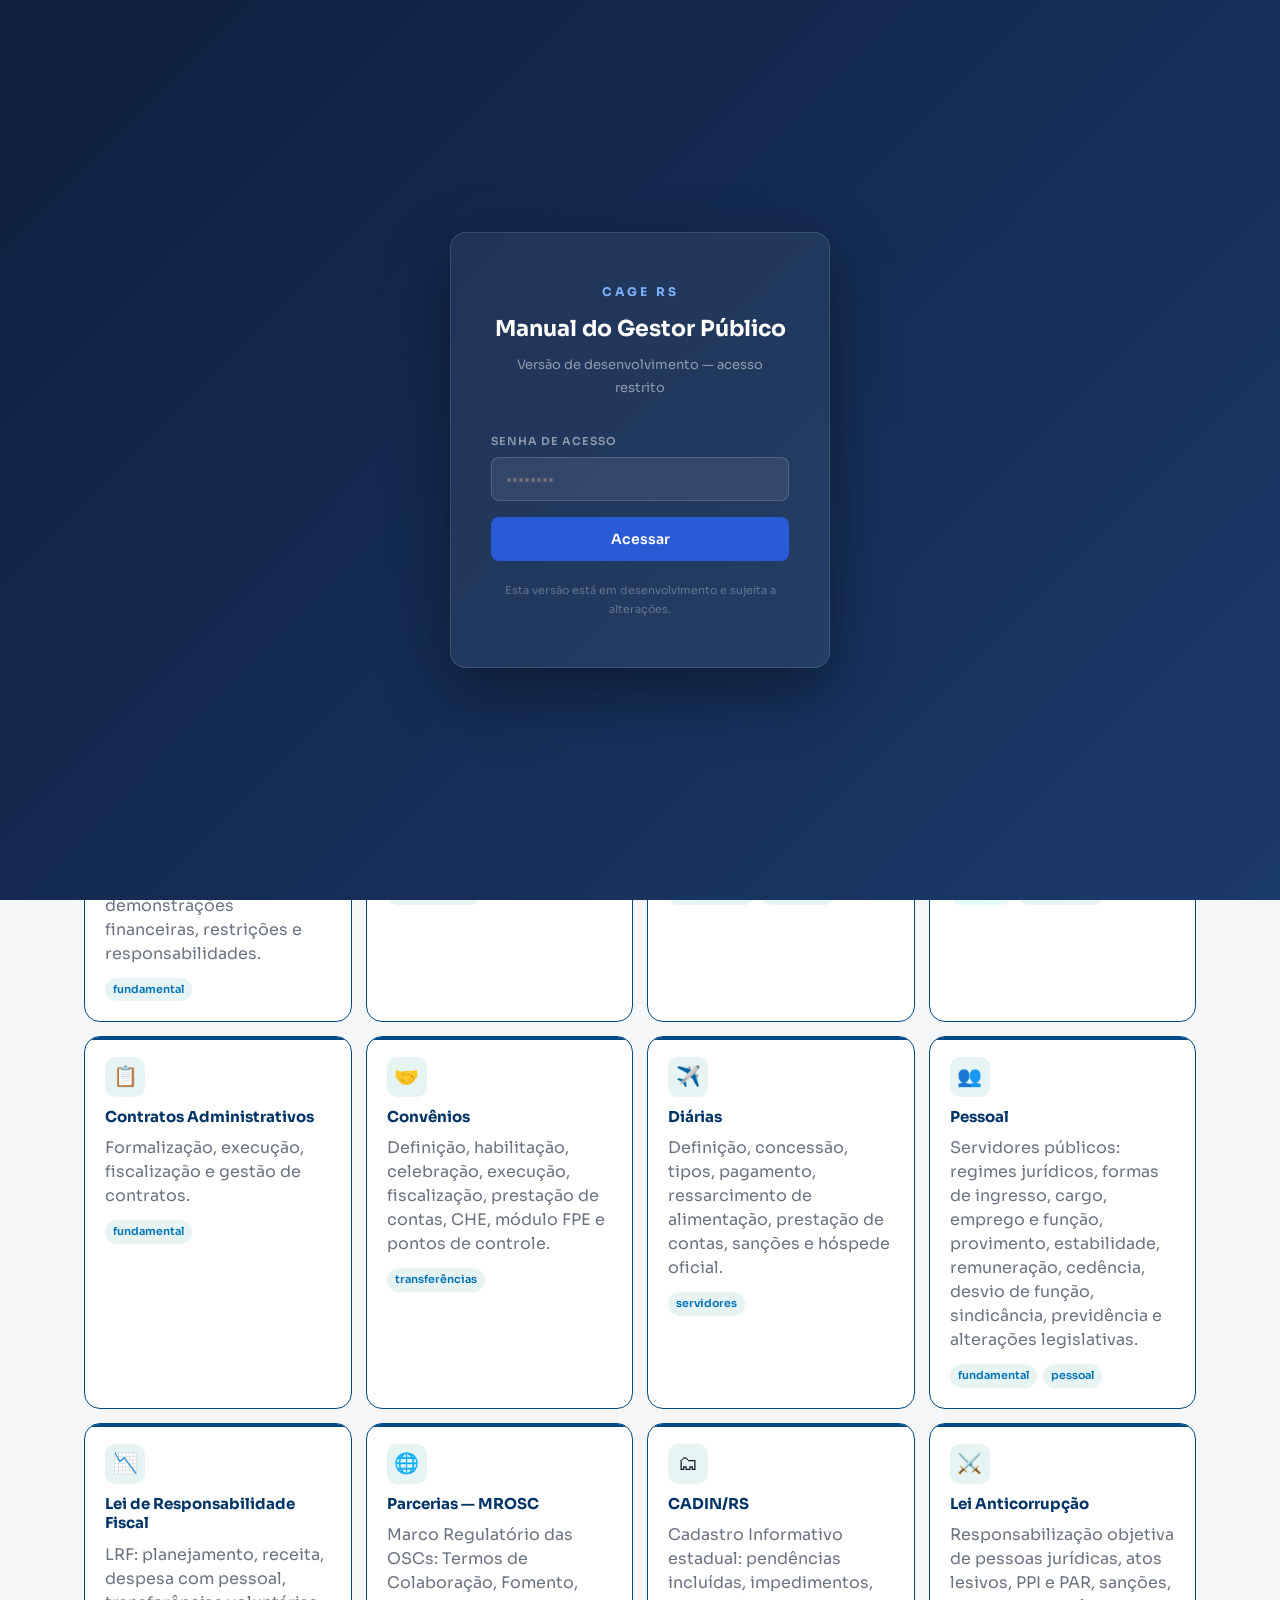
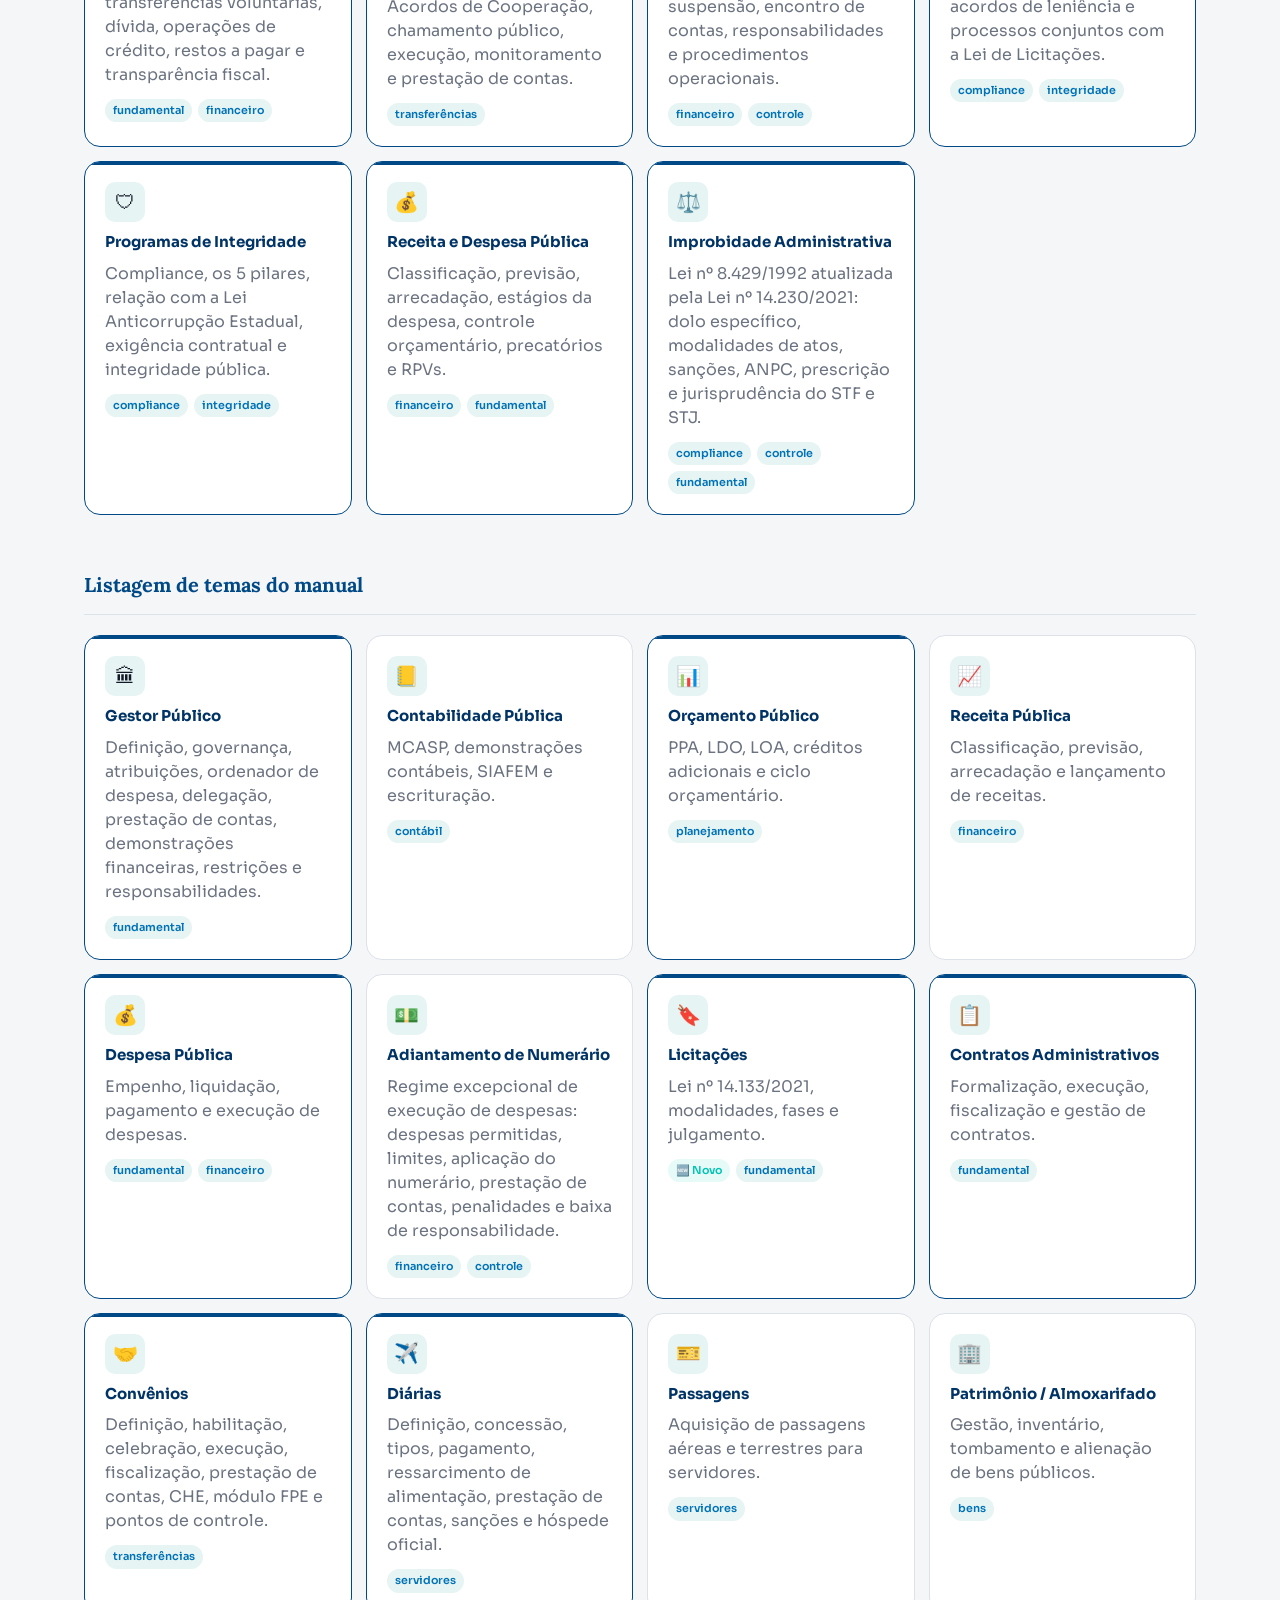
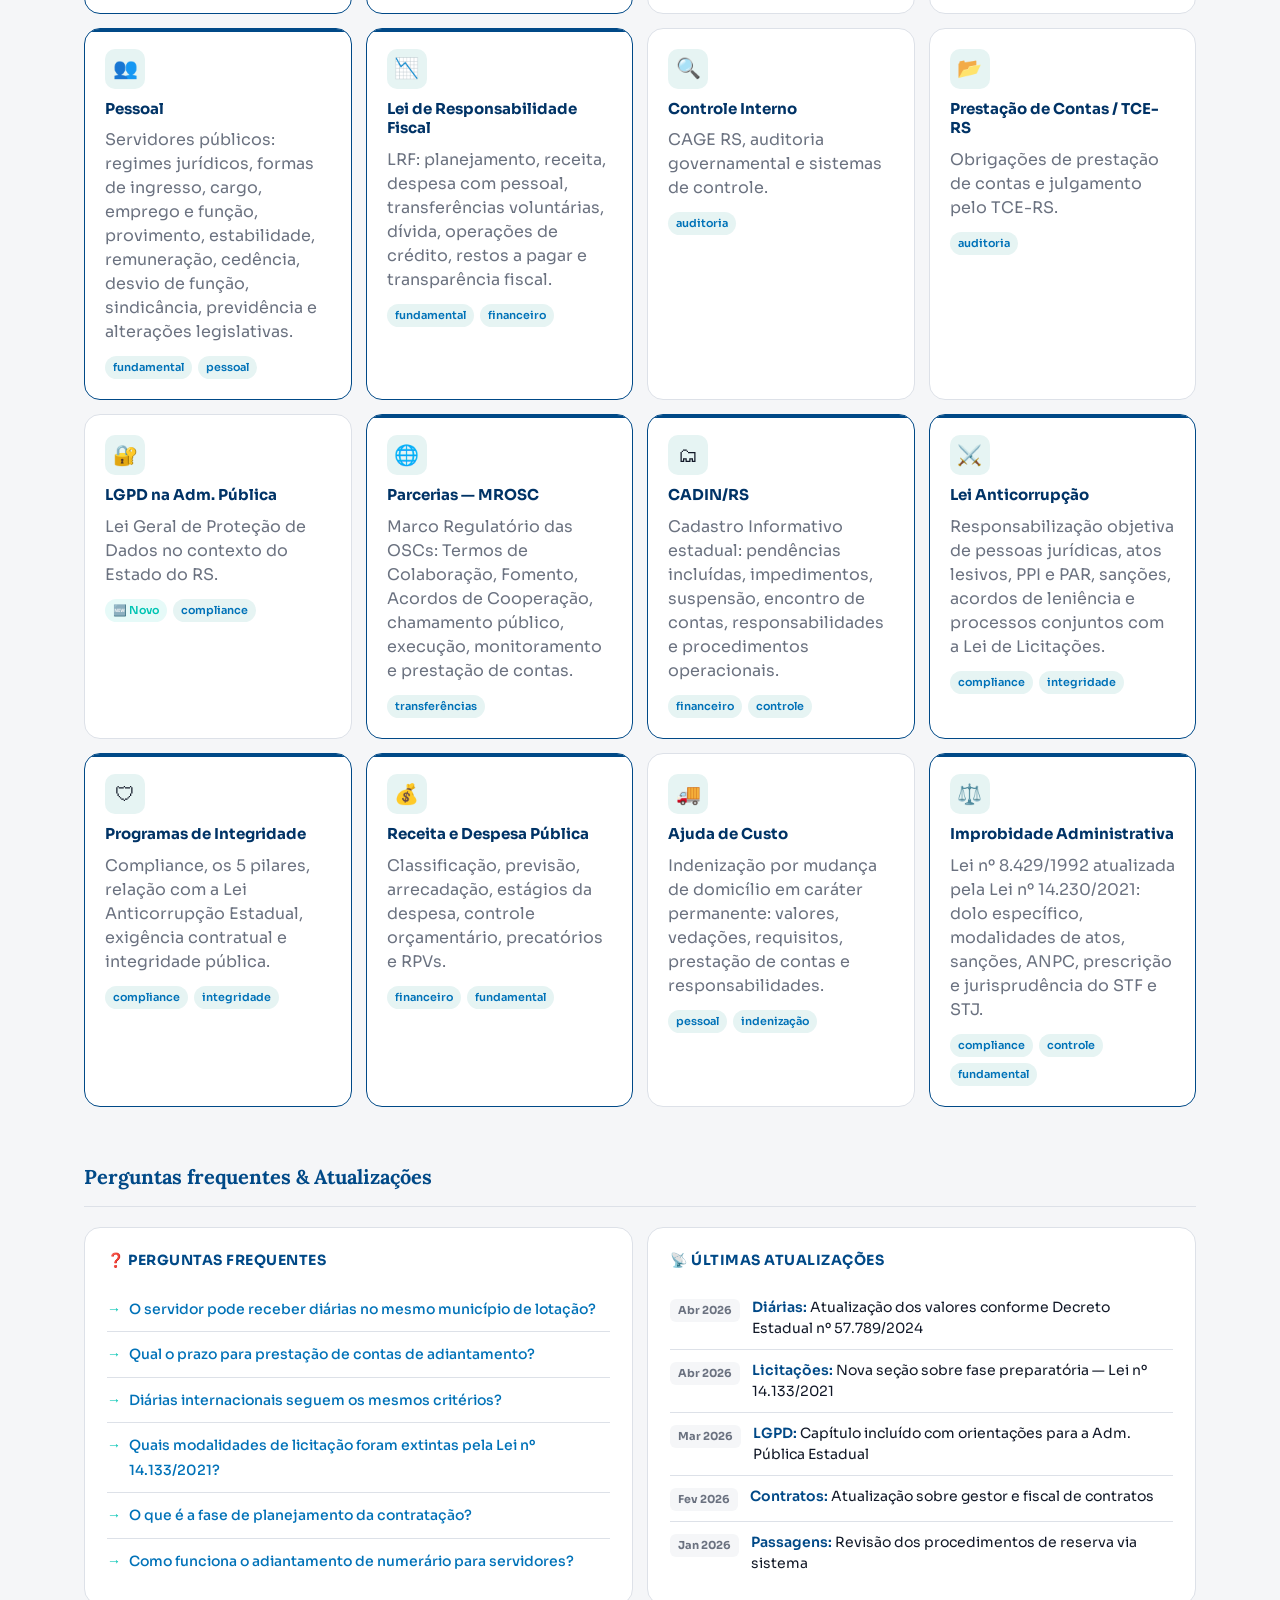
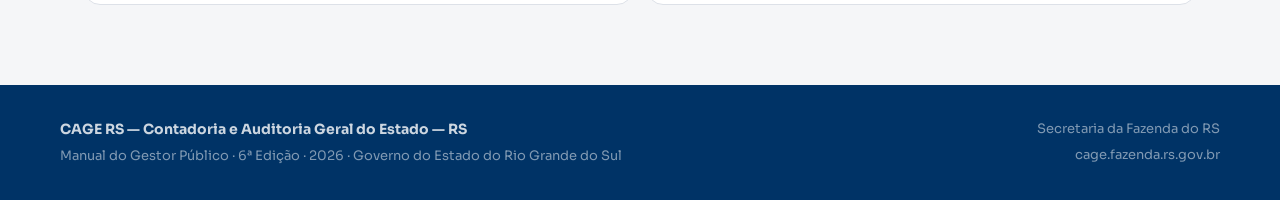
==== commit 6e3d8f51: "Add files via upload" ====
--- a/index.html
+++ b/index.html
@@ -87,7 +87,7 @@
     }
   }
 
-  window.verificarAcesso = verificarAcesso;
+  globalThis.verificarAcesso = verificarAcesso;
 
   /* Permitir Enter para submeter */
   document.addEventListener('keydown', function(e) {
@@ -185,13 +185,13 @@
     <!-- Grade de temas em destaque (marcados como destaque no conteudo.json) -->
     <div class="sec-head">
       <h2>Temas mais acessados</h2>
-      <a href="#" onclick="document.getElementById('ancora-temas').scrollIntoView({behavior:'smooth'})">Ver todos →</a>
+      <a href="#ancora-temas" onclick="document.getElementById('ancora-temas').scrollIntoView({behavior:'smooth'})">Ver todos →</a>
     </div>
     <div class="tgrid" id="grid-dest"></div>
 
-    <!-- Grade com todos os temas -->
+    <!-- Grade com os temas do manual -->
     <div class="sec-head" id="ancora-temas">
-      <h2>Todos os temas do manual</h2>
+      <h2>Listagem de temas do manual</h2>
     </div>
     <div class="tgrid" id="grid-todos"></div>
 
@@ -242,7 +242,7 @@
 <!-- ================================================================
   PÁGINA: TEMA INTERNO  (#pg-interna)
   Exibida ao clicar em qualquer tema.
-  Todo o conteúdo é gerado dinamicamente pelo app.js (abrirTema).
+  O conteúdo é gerado dinamicamente pelo app.js (abrirTema).
   ================================================================ -->
 <div id="pg-interna" class="page">
 
@@ -251,8 +251,8 @@
     <div class="pg-hi">
       <!-- Breadcrumb: Início › Temas › Nome do tema -->
       <div class="bc">
-        <a href="#" onclick="goHome()">Início</a><span>›</span>
-        <a href="#" onclick="goHome()">Temas</a><span>›</span>
+        <a href="#pg-home" onclick="goHome()">Início</a><span>›</span>
+        <a href="#pg-temas" onclick="goTemas()">Temas</a><span>›</span>
         <span id="bc-tema" style="color:rgba(255,255,255,.85)"></span>
       </div>
       <!-- Ícone + título + badges (atualizado, novo) -->
--- a/style.css
+++ b/style.css
@@ -82,10 +82,8 @@
   --altura-header:   70px;
   --altura-acess:    36px;
   --padding-pagina:  28px;
-}
-
-/* Aliases de compatibilidade com o HTML existente */
-:root {
+
+  /* Aliases de compatibilidade com o HTML existente */
   --azul-esc:   var(--azul-escuro);
   --azul-med:   var(--azul-medio);
   --azul-cla:   var(--azul-claro);
@@ -114,6 +112,7 @@
 
 html {
   scroll-behavior: smooth;
+  font-size: 1.0rem; /* valor padrão — alterado pelo JS */
 }
 
 
@@ -177,7 +176,7 @@
 
 .btn-ac:hover,
 .btn-ac.on {
-  background: rgba(255, 255, 255, .15);
+  background: rgba(255, 255, 255, .25);
   color: #fff;
   border-color: rgba(255, 255, 255, .5);
 }
@@ -302,13 +301,13 @@
 .h-nav a:hover,
 .h-nav a.on {
   color: #fff;
-  background: rgba(255, 255, 255, .12);
+  background: rgba(255, 255, 255, .22);
 }
 
 /* Botão de menu mobile */
 #btn-mob {
   display: none;
-  background: rgba(255, 255, 255, .1);
+  background: rgba(255, 255, 255, .2);
   border: 1px solid rgba(255, 255, 255, .2);
   color: #fff;
   padding: 8px 12px;
@@ -365,7 +364,7 @@
   gap: 6px;
   background: rgba(255, 255, 255, .12);
   border: 1px solid rgba(255, 255, 255, .2);
-  color: rgba(255, 255, 255, .85);
+  color: rgba(255, 255, 255, 1);
   font-size: 0.75rem;
   font-weight: 600;
   padding: 4px 14px;
@@ -1628,7 +1627,7 @@
 }
 
 .pt-filtro {
-  background: rgba(255, 255, 255, .15);
+  background: rgba(255, 255, 255, .25);
   color: #fff;
   border: 1px solid rgba(255, 255, 255, .25);
   border-radius: 20px;
@@ -2484,9 +2483,6 @@
 /* Tamanho de fonte ajustável via JS (função ajustarFonte)
    Os elementos usam unidades relativas (em) para responder ao
    font-size definido no <html> pelo JavaScript               */
-html {
-  font-size: 1.0rem; /* valor padrão — alterado pelo JS */
-}
 
 body p,
 body li,
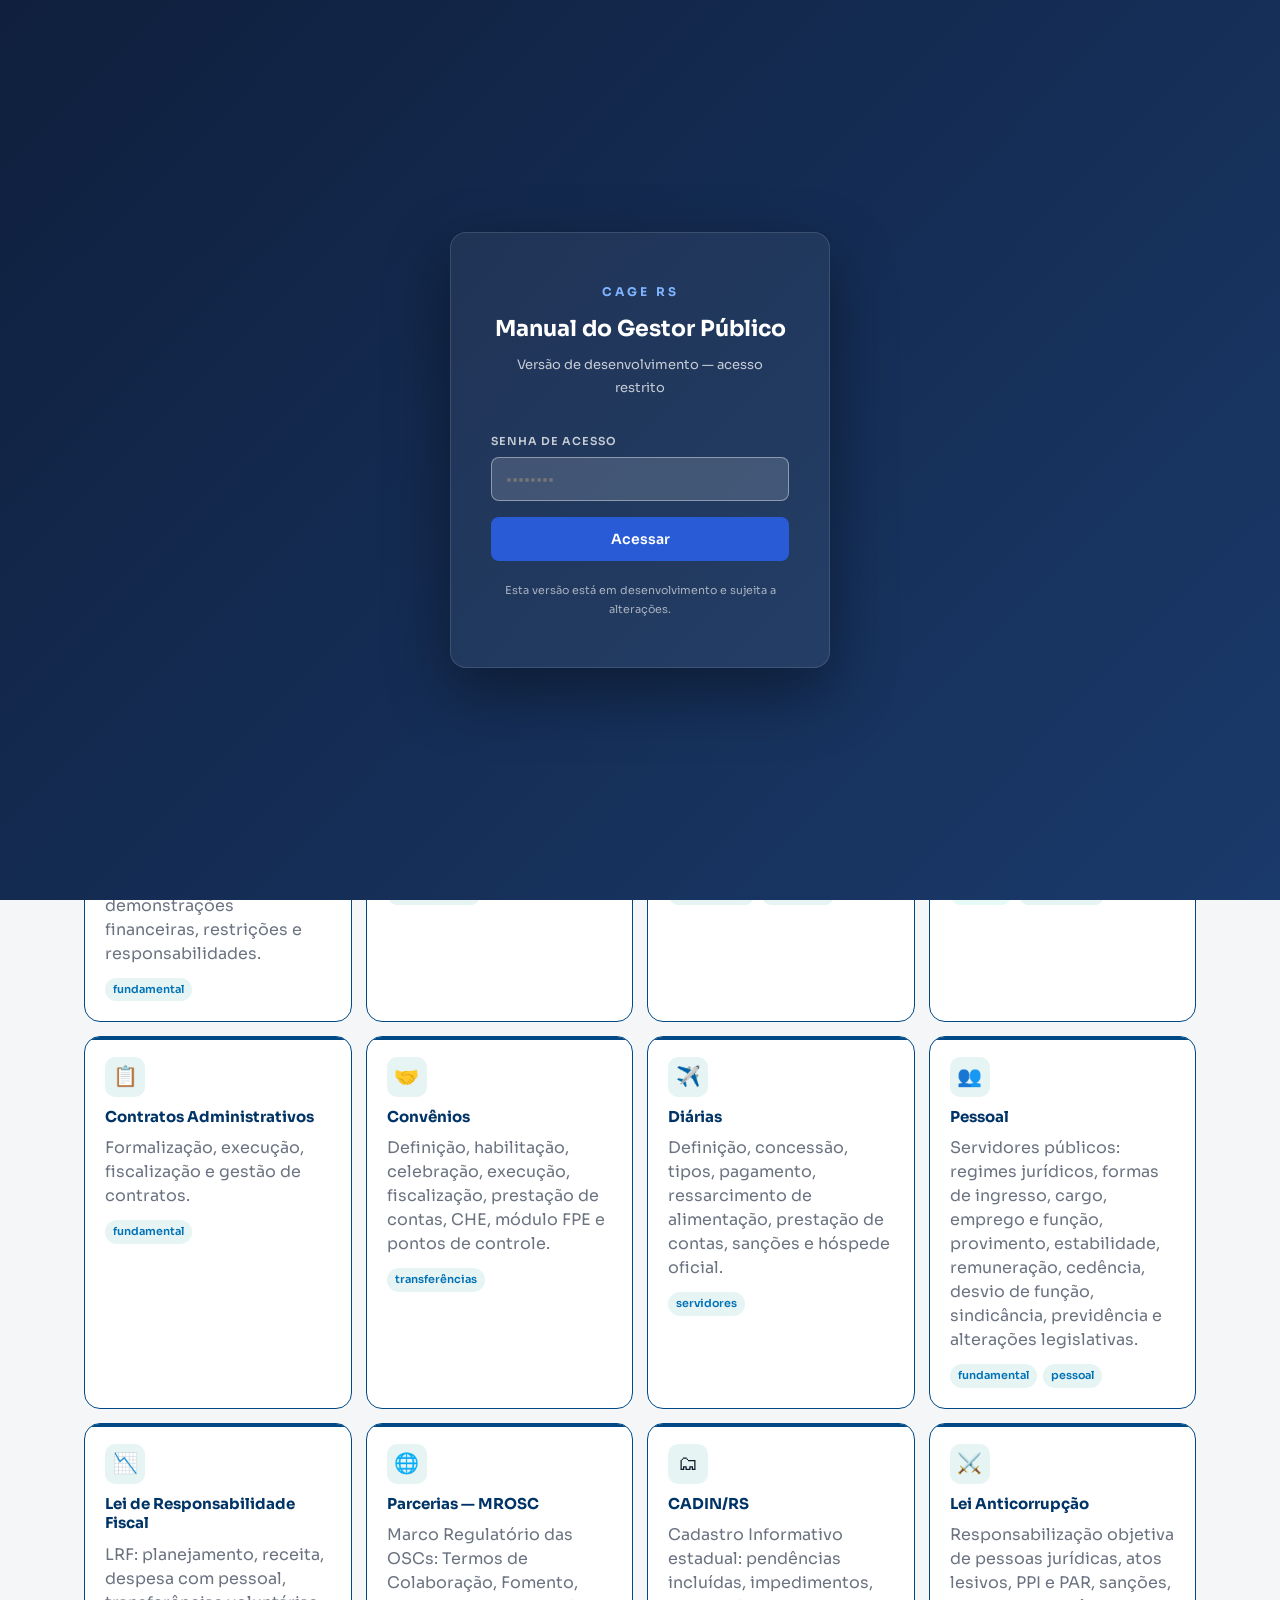
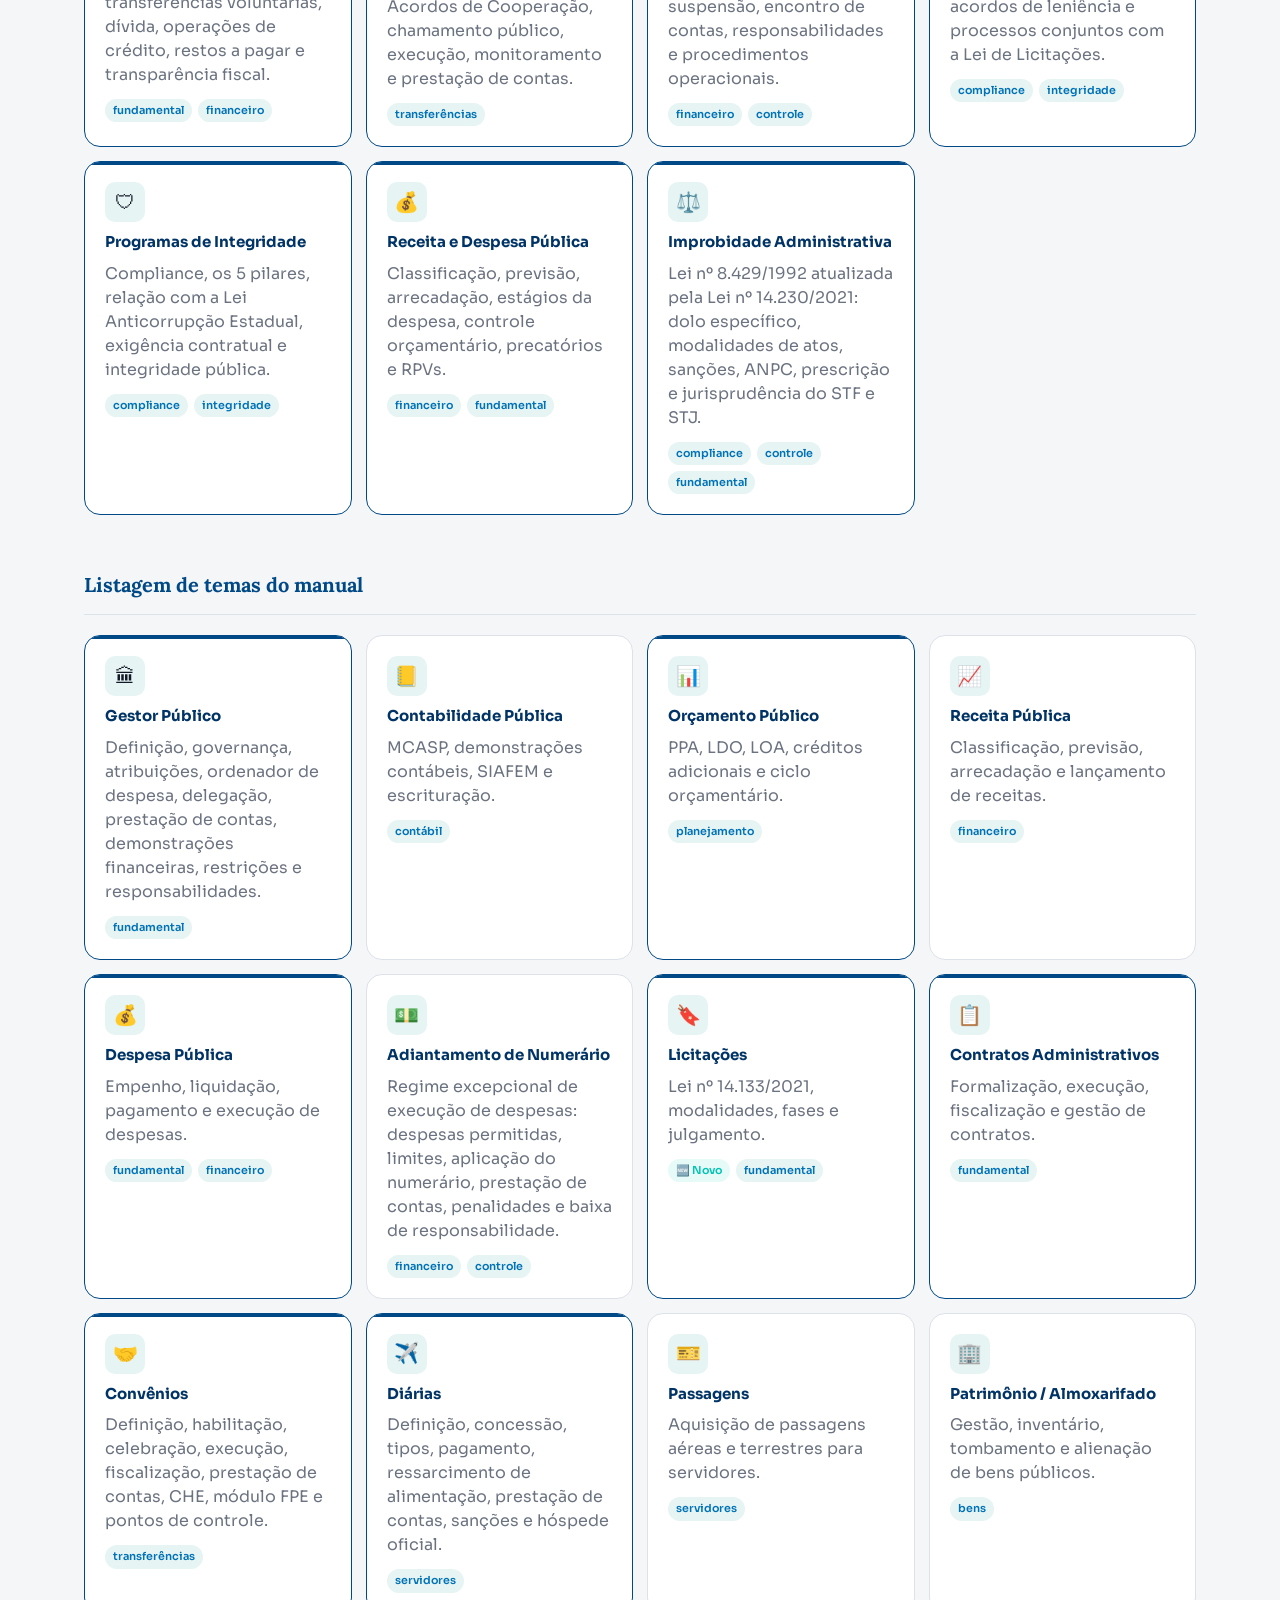
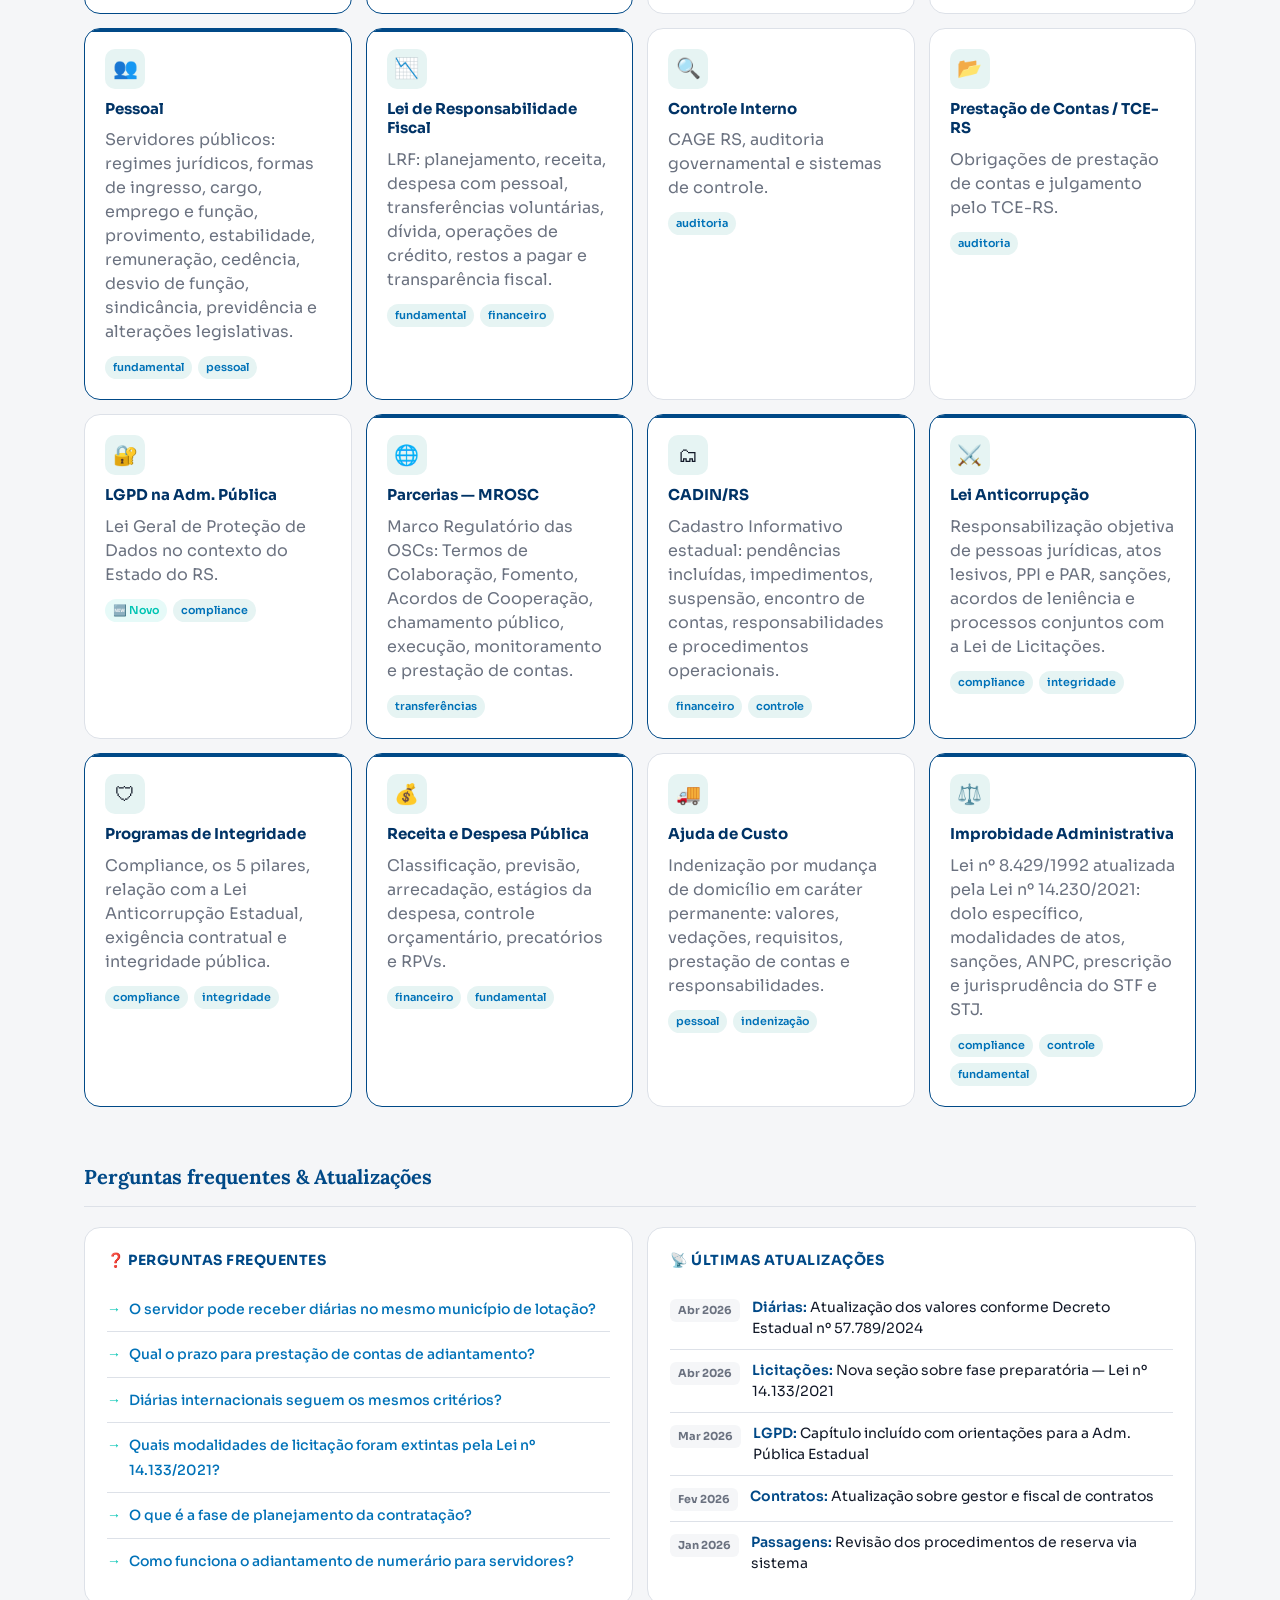
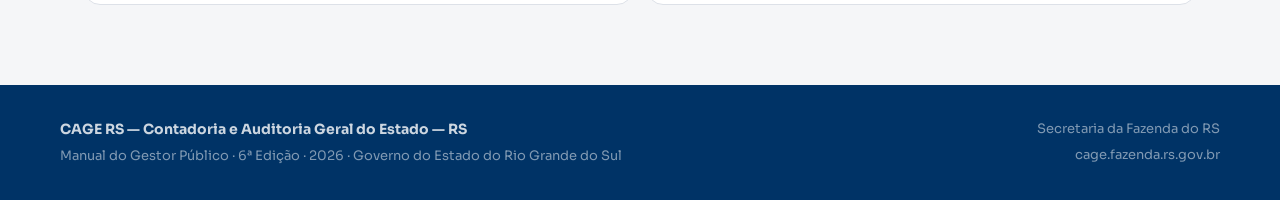
==== commit 80bf629e: "Add files via upload" ====
--- a/index.html
+++ b/index.html
@@ -30,11 +30,11 @@
     }
     .acesso-logo { font-size: 12px; font-weight: 700; color: #7eb3ff; letter-spacing: 3px; margin-bottom: 8px; }
     .acesso-titulo { font-size: 22px; font-weight: 700; color: #fff; margin-bottom: 6px; }
-    .acesso-sub { font-size: 13px; color: rgba(255,255,255,.5); margin-bottom: 32px; }
-    .acesso-label { font-size: 11px; font-weight: 600; color: rgba(255,255,255,.5); text-transform: uppercase; letter-spacing: 1px; text-align: left; margin-bottom: 6px; }
+    .acesso-sub { font-size: 13px; color: rgba(255,255,255,.75); margin-bottom: 32px; }
+    .acesso-label { font-size: 11px; font-weight: 600; color: rgba(255,255,255,.75); text-transform: uppercase; letter-spacing: 1px; text-align: left; margin-bottom: 6px; }
     .acesso-input {
-      width: 100%; padding: 12px 14px; background: rgba(255,255,255,.08);
-      border: 1px solid rgba(255,255,255,.15); border-radius: 8px;
+      width: 100%; padding: 12px 14px; background: rgba(255,255,255,.15);
+      border: 1px solid rgba(255,255,255,.4); border-radius: 8px;
       color: #fff; font-family: 'Sora', sans-serif; font-size: 14px;
       margin-bottom: 16px; box-sizing: border-box; transition: border-color .2s;
     }
@@ -46,7 +46,7 @@
     }
     .acesso-btn:hover { opacity: .85; }
     .acesso-err { color: #ff7eb3; font-size: 12px; margin-top: 10px; display: none; }
-    .acesso-aviso { font-size: 11px; color: rgba(255,255,255,.3); margin-top: 20px; }
+    .acesso-aviso { font-size: 11px; color: rgba(255,255,255,.6); margin-top: 20px; }
   </style>
 </head>
 <body>
@@ -297,7 +297,7 @@
 
 
 <!-- ================================================================
-  PÁGINA: TODOS OS TEMAS  (#pg-temas)
+  PÁGINA: LISTAGEM DE TEMAS  (#pg-temas)
   Lista completa de temas com filtros por texto e por categoria.
   Lista gerada pelo app.js (renderizarListaTemas).
   ================================================================ -->
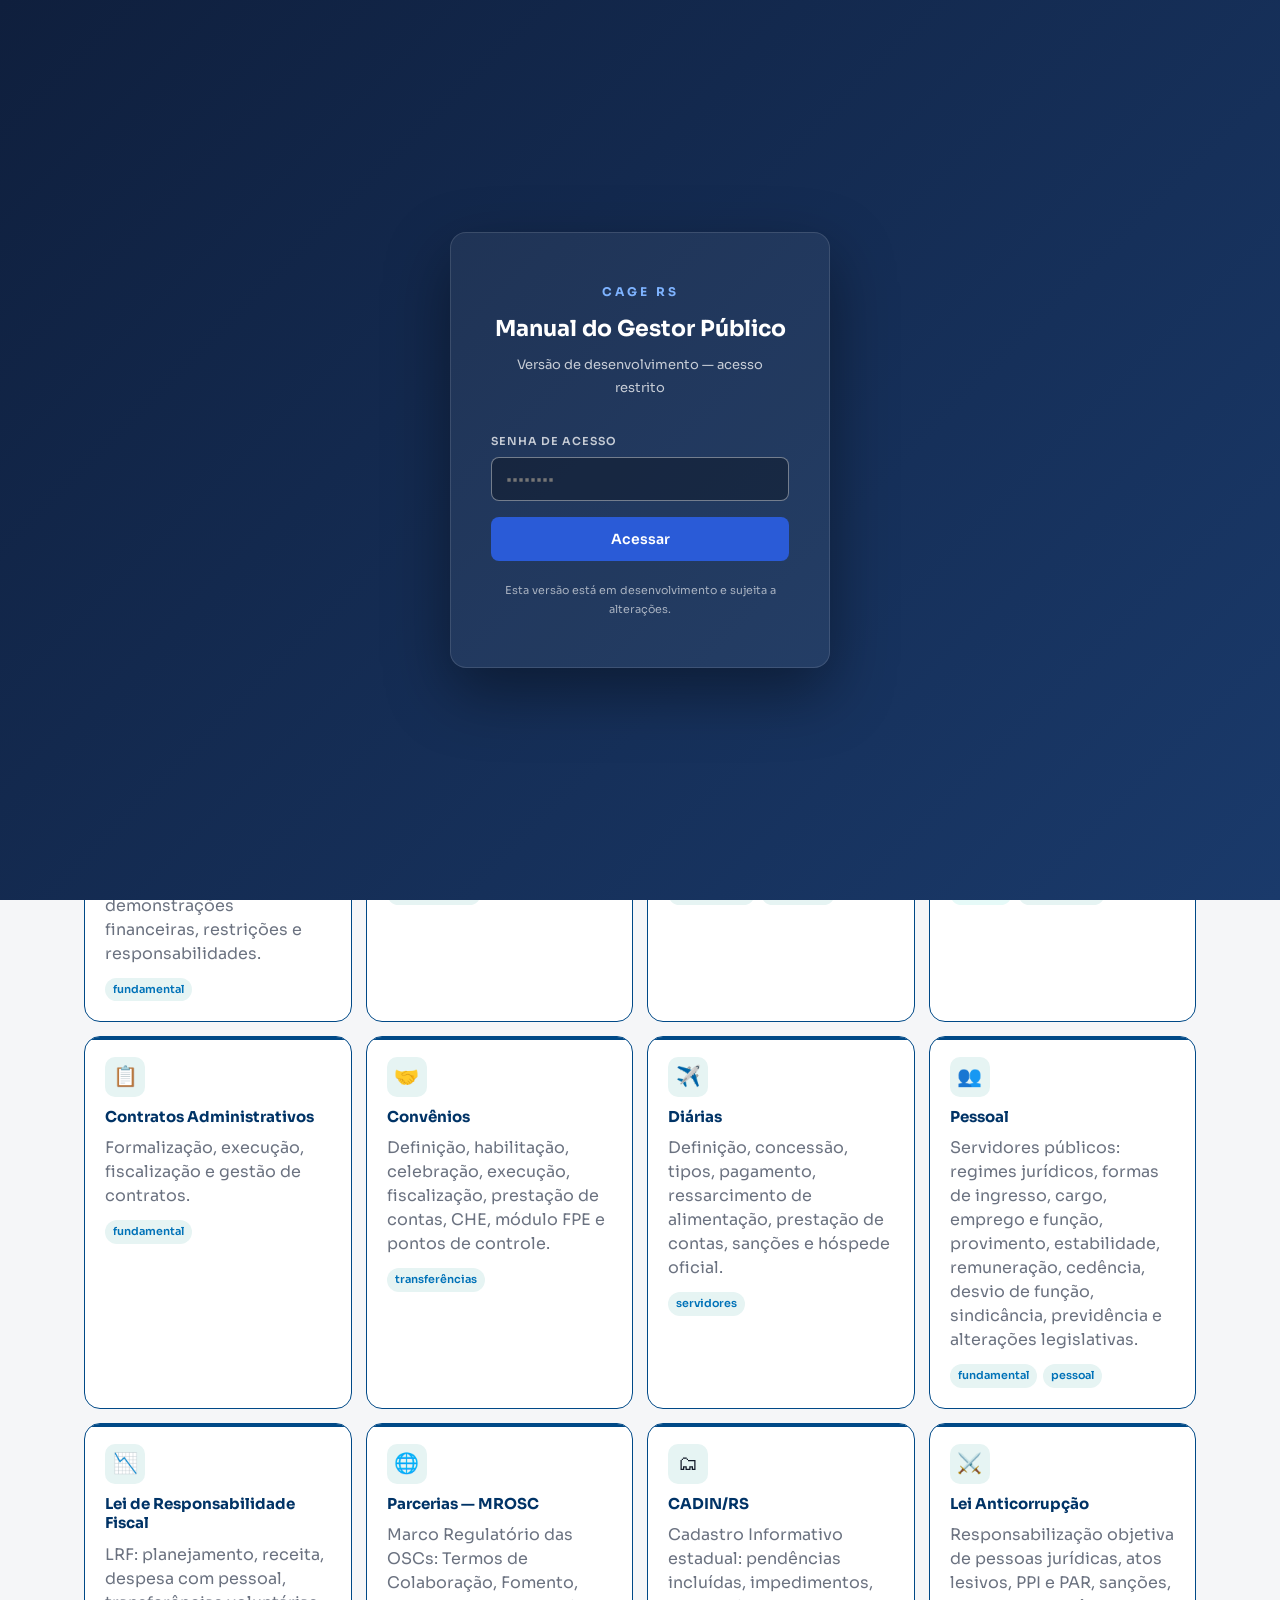
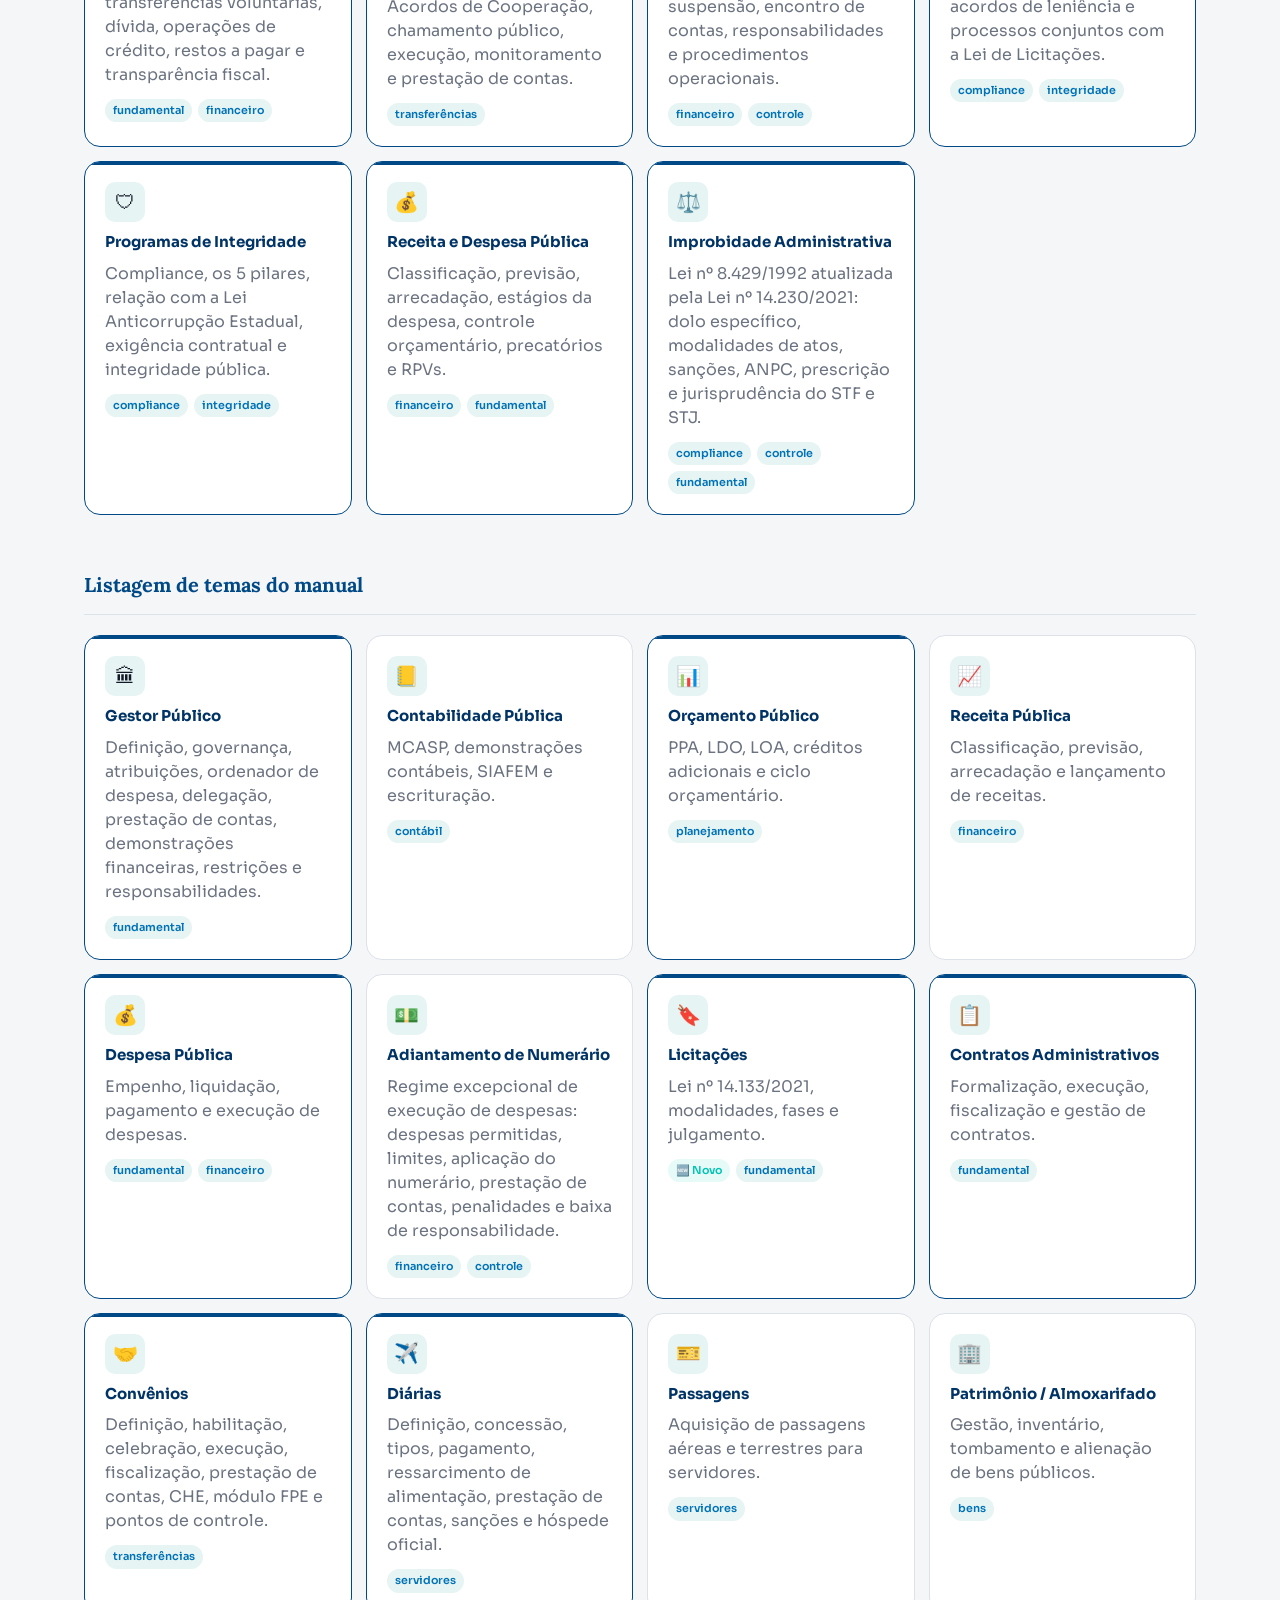
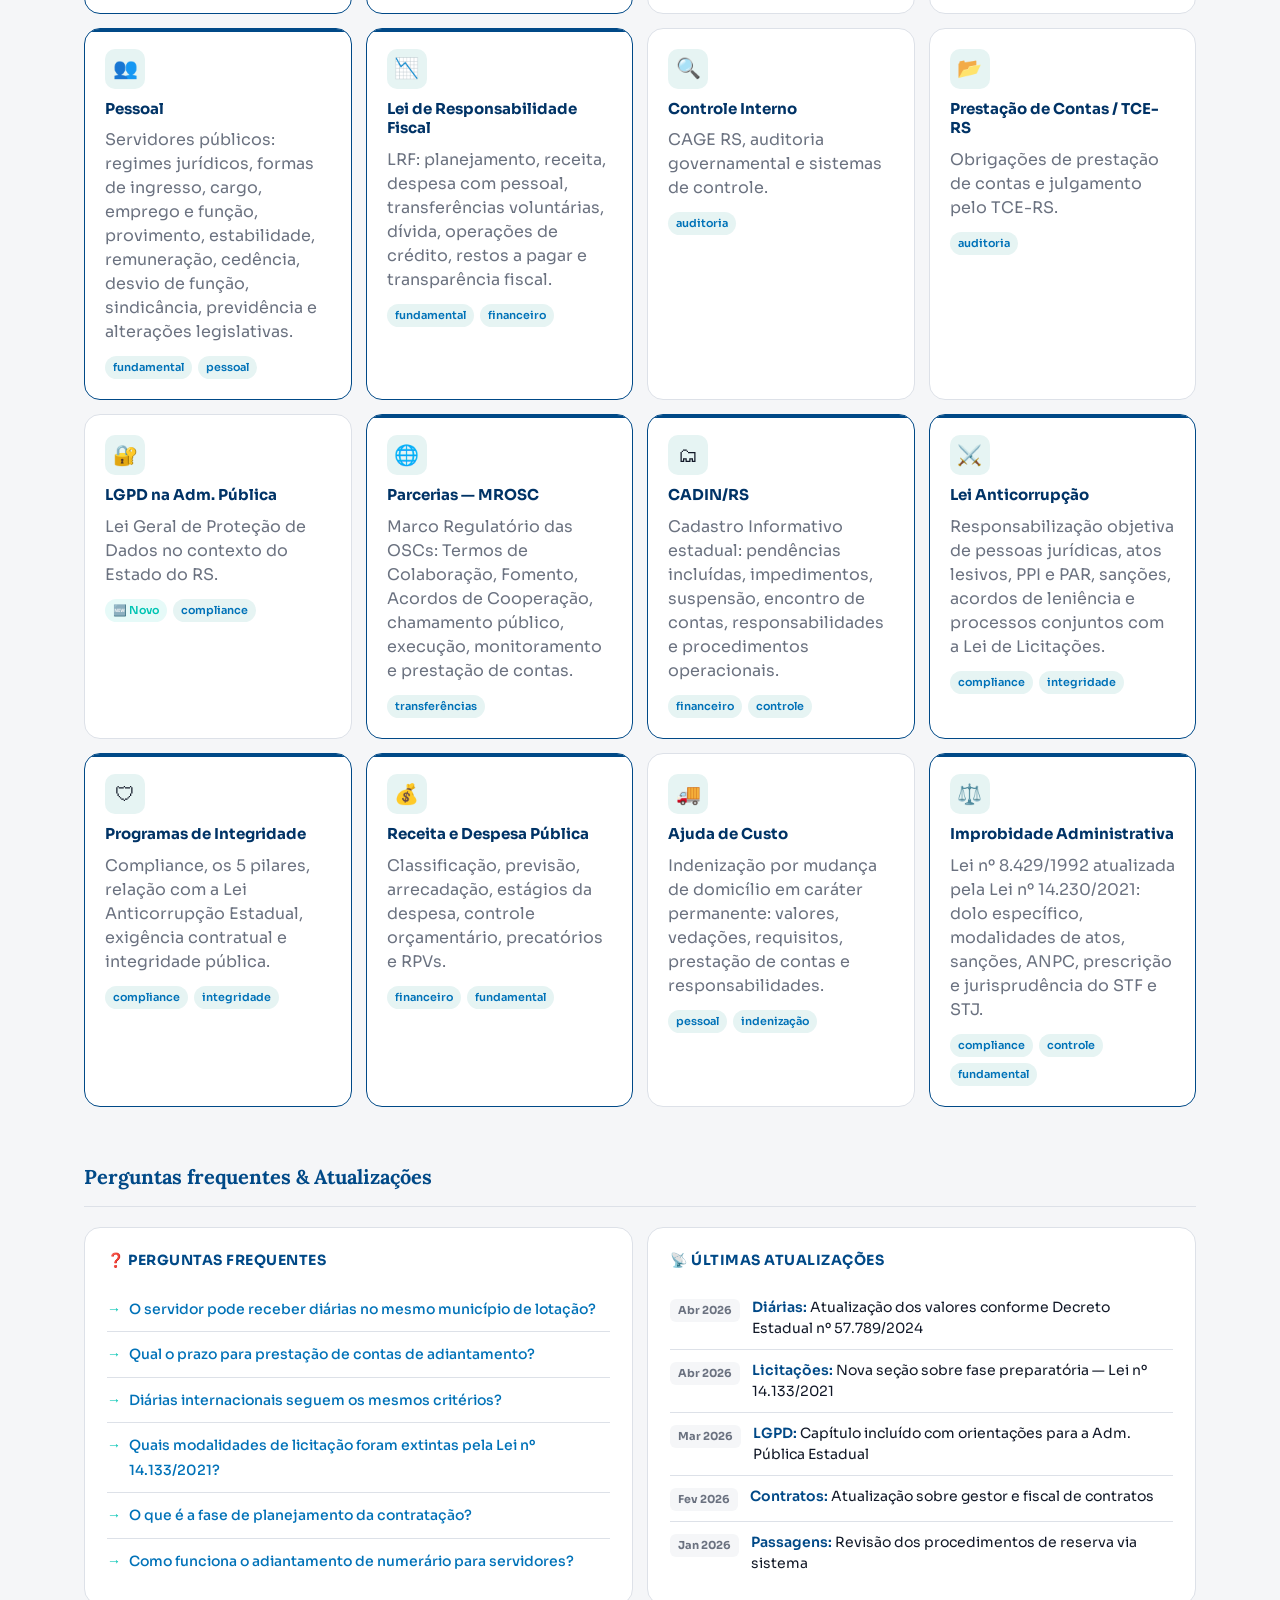
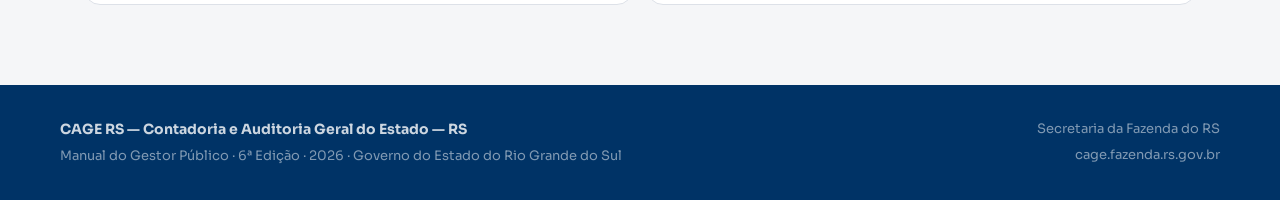
==== commit 9a40f52b: "Add files via upload" ====
--- a/index.html
+++ b/index.html
@@ -33,7 +33,7 @@
     .acesso-sub { font-size: 13px; color: rgba(255,255,255,.75); margin-bottom: 32px; }
     .acesso-label { font-size: 11px; font-weight: 600; color: rgba(255,255,255,.75); text-transform: uppercase; letter-spacing: 1px; text-align: left; margin-bottom: 6px; }
     .acesso-input {
-      width: 100%; padding: 12px 14px; background: rgba(255,255,255,.15);
+      width: 100%; padding: 12px 14px; background: rgba(0,0,0,.3);
       border: 1px solid rgba(255,255,255,.4); border-radius: 8px;
       color: #fff; font-family: 'Sora', sans-serif; font-size: 14px;
       margin-bottom: 16px; box-sizing: border-box; transition: border-color .2s;
